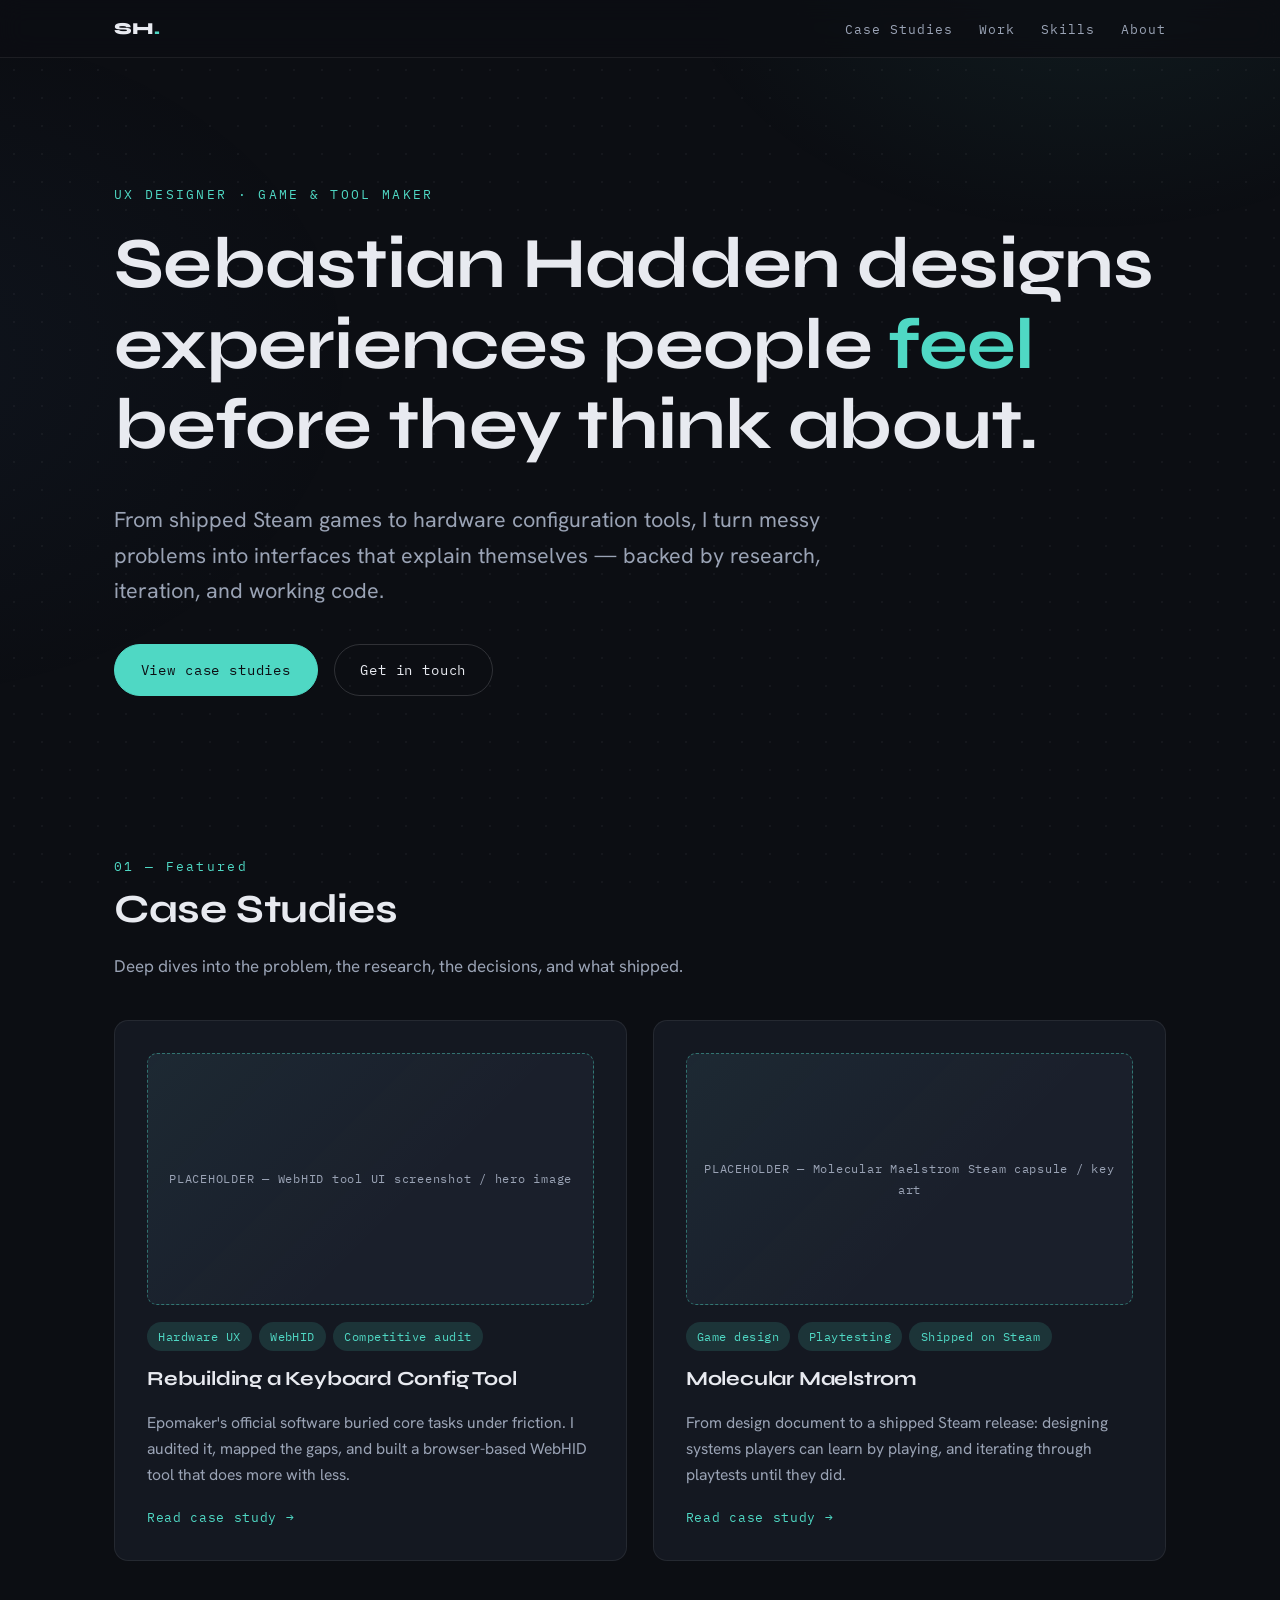
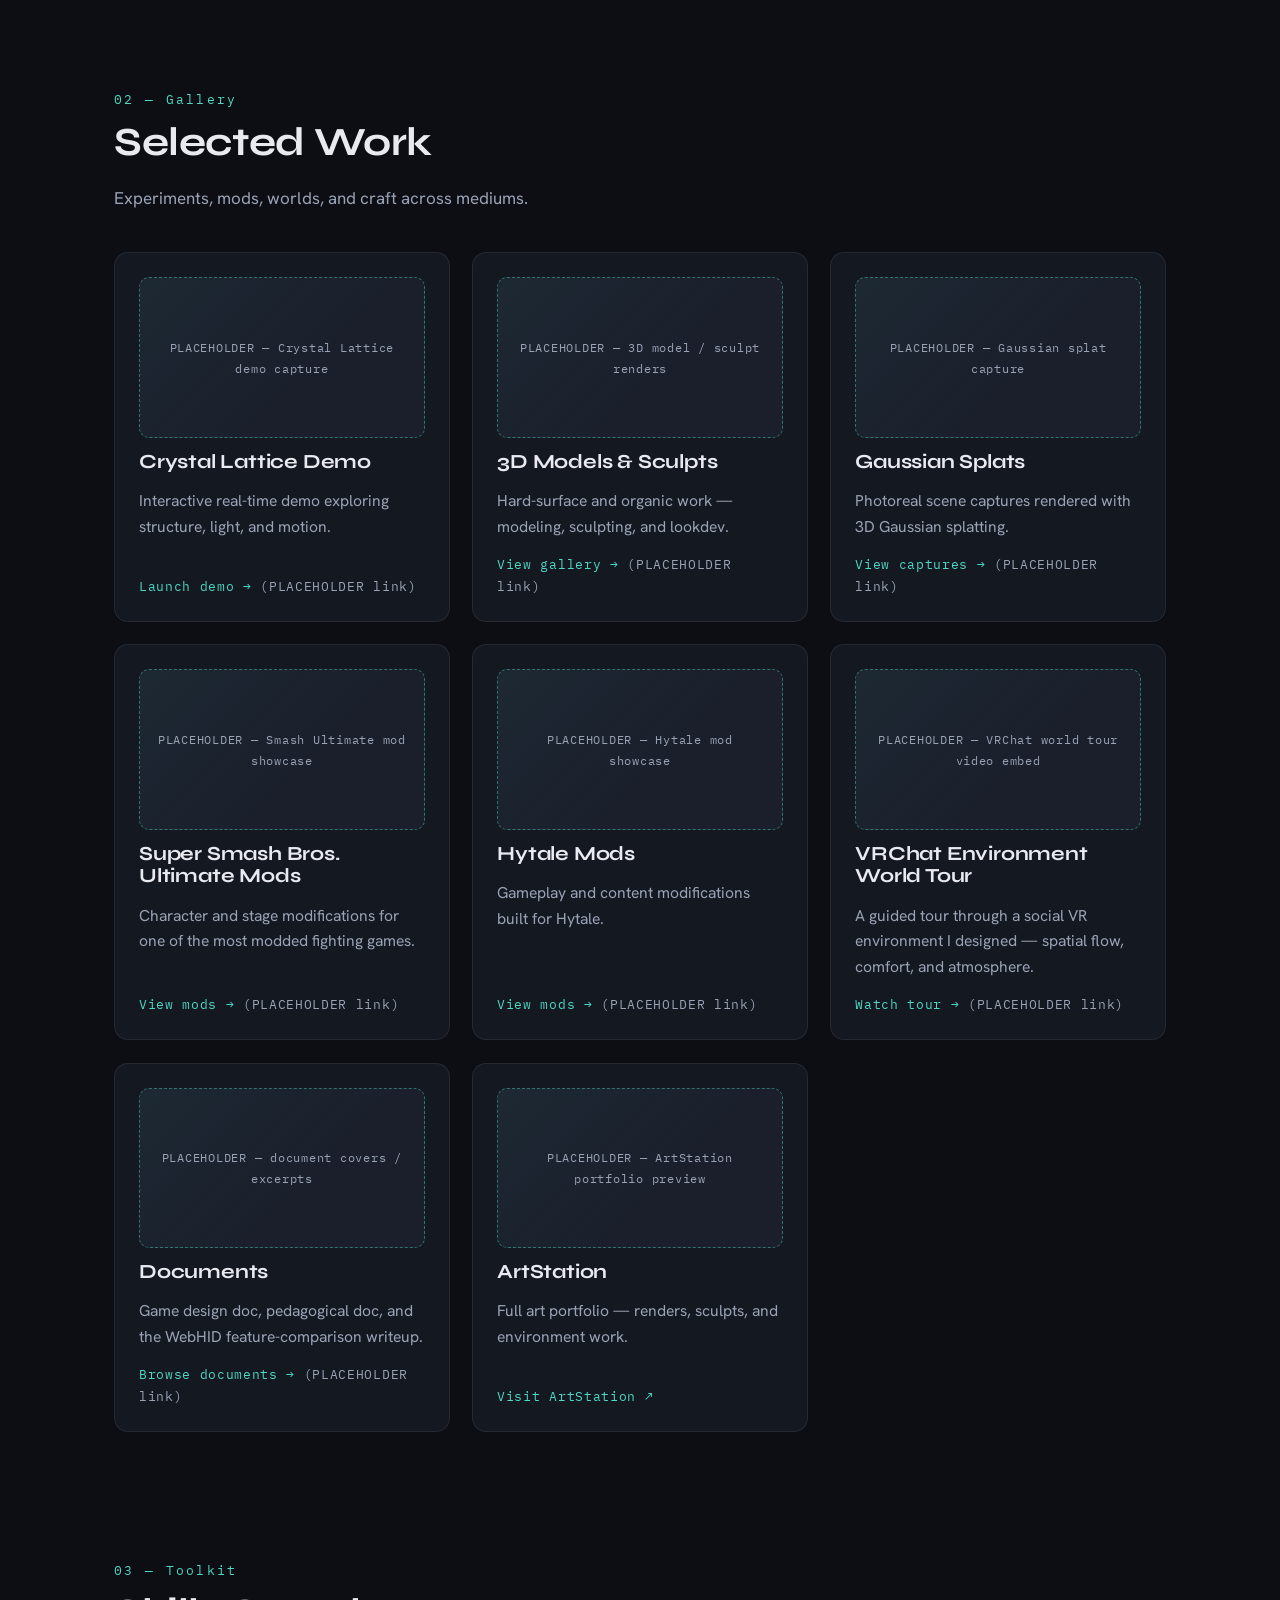
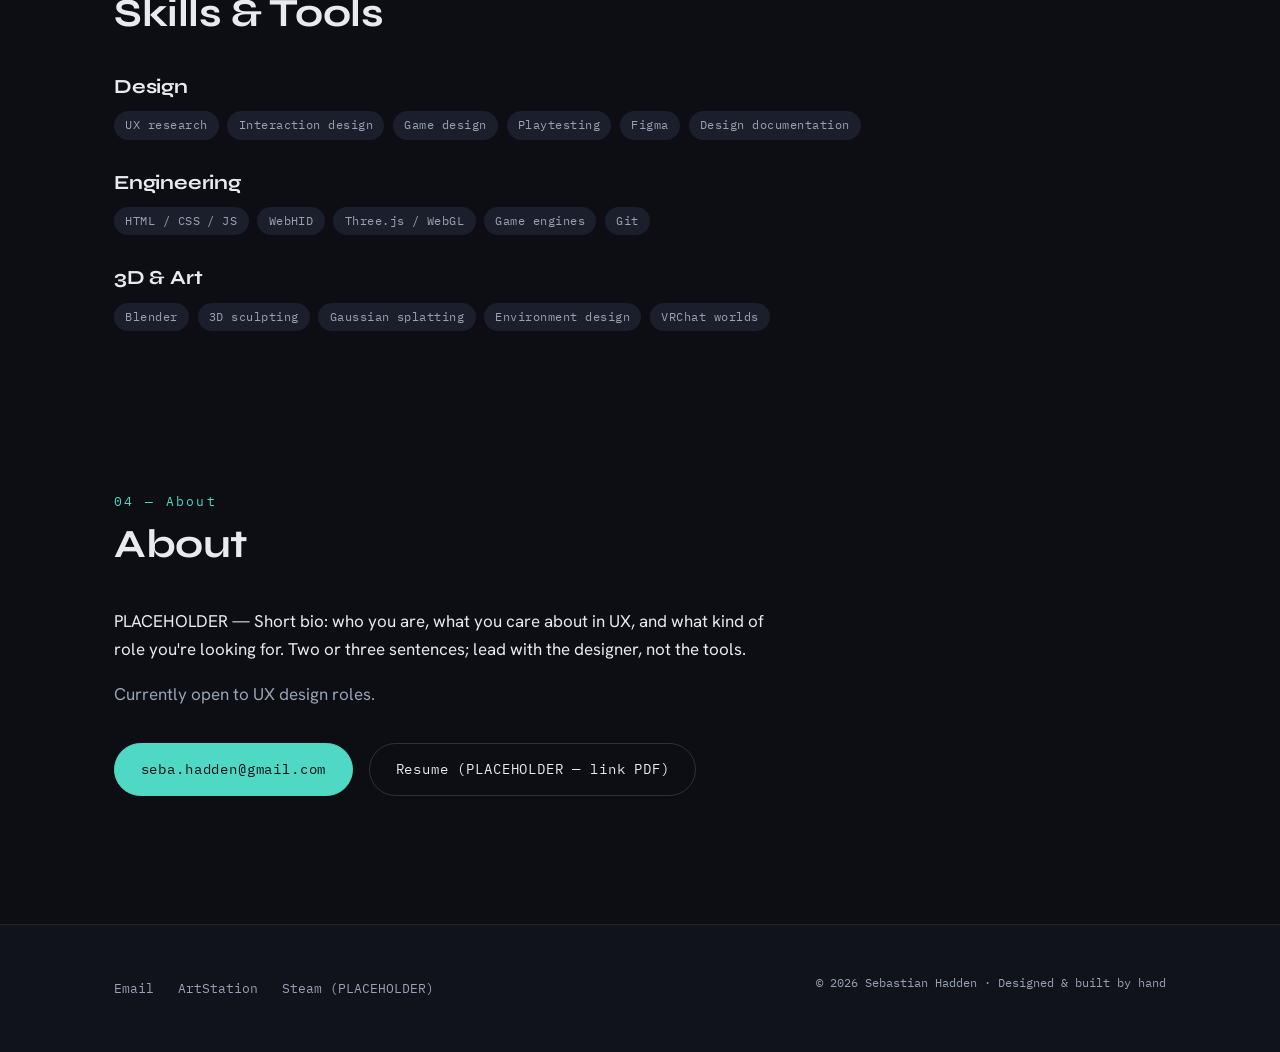
==== index.html @ 313b7f90 "feat: home page" ====
<!DOCTYPE html>
<html lang="en">
<head>
  <meta charset="UTF-8">
  <meta name="viewport" content="width=device-width, initial-scale=1.0">
  <title>Sebastian Hadden — UX Designer</title>
  <meta name="description" content="UX designer building games, tools, and 3D experiences. Case studies in interaction design, hardware UX, and shipped products.">
  <link rel="icon" href="data:image/svg+xml,<svg xmlns=%22http://www.w3.org/2000/svg%22 viewBox=%220 0 100 100%22><circle cx=%2250%22 cy=%2250%22 r=%2242%22 fill=%22%234fd8c4%22/></svg>">
  <link rel="preconnect" href="https://fonts.googleapis.com">
  <link rel="preconnect" href="https://fonts.gstatic.com" crossorigin>
  <link href="https://fonts.googleapis.com/css2?family=Syne:wght@700;800&family=Hanken+Grotesk:wght@400;500;600&family=IBM+Plex+Mono:wght@400;500&display=swap" rel="stylesheet">
  <link rel="stylesheet" href="./css/style.css">
</head>
<body>

<header class="site-header">
  <div class="inner">
    <a class="wordmark" href="./index.html">SH<span class="accent-text">.</span></a>
    <button class="nav-toggle" aria-expanded="false" aria-controls="site-nav">Menu</button>
    <nav class="nav" id="site-nav" aria-label="Main">
      <ul>
        <li><a href="#case-studies">Case Studies</a></li>
        <li><a href="#work">Work</a></li>
        <li><a href="#skills">Skills</a></li>
        <li><a href="#about">About</a></li>
      </ul>
    </nav>
  </div>
</header>

<main>

  <section class="hero" aria-labelledby="hero-title">
    <p class="kicker">UX Designer · Game &amp; Tool Maker</p>
    <h1 id="hero-title">Sebastian Hadden designs experiences people <span class="accent-text">feel</span> before they think about.</h1>
    <p class="tagline">From shipped Steam games to hardware configuration tools, I turn messy problems into interfaces that explain themselves — backed by research, iteration, and working code.</p>
    <div class="hero-actions">
      <a class="btn btn--solid" href="#case-studies">View case studies</a>
      <a class="btn btn--ghost" href="#about">Get in touch</a>
    </div>
  </section>

  <section class="section" id="case-studies" aria-labelledby="cs-title">
    <div class="section-head reveal reveal--left">
      <span class="section-index">01 — Featured</span>
      <h2 id="cs-title">Case Studies</h2>
      <p class="muted">Deep dives into the problem, the research, the decisions, and what shipped.</p>
    </div>
    <div class="feature-grid">
      <article class="card card--feature reveal reveal--left">
        <div class="placeholder-fig" role="img" aria-label="Placeholder for WebHID keyboard tool hero image">PLACEHOLDER — WebHID tool UI screenshot / hero image</div>
        <div class="card-tags">
          <span class="tag">Hardware UX</span>
          <span class="tag">WebHID</span>
          <span class="tag">Competitive audit</span>
        </div>
        <h3>Rebuilding a Keyboard Config Tool</h3>
        <p>Epomaker's official software buried core tasks under friction. I audited it, mapped the gaps, and built a browser-based WebHID tool that does more with less.</p>
        <a class="card-link" href="./case-studies/webhid-keyboard.html">Read case study →</a>
      </article>
      <article class="card card--feature reveal reveal--right">
        <div class="placeholder-fig" role="img" aria-label="Placeholder for Molecular Maelstrom hero image">PLACEHOLDER — Molecular Maelstrom Steam capsule / key art</div>
        <div class="card-tags">
          <span class="tag">Game design</span>
          <span class="tag">Playtesting</span>
          <span class="tag">Shipped on Steam</span>
        </div>
        <h3>Molecular Maelstrom</h3>
        <p>From design document to a shipped Steam release: designing systems players can learn by playing, and iterating through playtests until they did.</p>
        <a class="card-link" href="./case-studies/molecular-maelstrom.html">Read case study →</a>
      </article>
    </div>
  </section>

  <section class="section" id="work" aria-labelledby="work-title">
    <div class="section-head reveal reveal--right">
      <span class="section-index">02 — Gallery</span>
      <h2 id="work-title">Selected Work</h2>
      <p class="muted">Experiments, mods, worlds, and craft across mediums.</p>
    </div>
    <div class="card-grid">
      <article class="card reveal reveal--left">
        <div class="placeholder-fig" role="img" aria-label="Placeholder for Crystal Lattice demo">PLACEHOLDER — Crystal Lattice demo capture</div>
        <h3>Crystal Lattice Demo</h3>
        <p>Interactive real-time demo exploring structure, light, and motion.</p>
        <a class="card-link" href="#">Launch demo → <span class="muted">(PLACEHOLDER link)</span></a>
      </article>
      <article class="card reveal reveal--right">
        <div class="placeholder-fig" role="img" aria-label="Placeholder for 3D models and sculpts">PLACEHOLDER — 3D model / sculpt renders</div>
        <h3>3D Models &amp; Sculpts</h3>
        <p>Hard-surface and organic work — modeling, sculpting, and lookdev.</p>
        <a class="card-link" href="#">View gallery → <span class="muted">(PLACEHOLDER link)</span></a>
      </article>
      <article class="card reveal reveal--left">
        <div class="placeholder-fig" role="img" aria-label="Placeholder for Gaussian splats">PLACEHOLDER — Gaussian splat capture</div>
        <h3>Gaussian Splats</h3>
        <p>Photoreal scene captures rendered with 3D Gaussian splatting.</p>
        <a class="card-link" href="#">View captures → <span class="muted">(PLACEHOLDER link)</span></a>
      </article>
      <article class="card reveal reveal--right">
        <div class="placeholder-fig" role="img" aria-label="Placeholder for Smash Ultimate mods">PLACEHOLDER — Smash Ultimate mod showcase</div>
        <h3>Super Smash Bros. Ultimate Mods</h3>
        <p>Character and stage modifications for one of the most modded fighting games.</p>
        <a class="card-link" href="#">View mods → <span class="muted">(PLACEHOLDER link)</span></a>
      </article>
      <article class="card reveal reveal--left">
        <div class="placeholder-fig" role="img" aria-label="Placeholder for Hytale mods">PLACEHOLDER — Hytale mod showcase</div>
        <h3>Hytale Mods</h3>
        <p>Gameplay and content modifications built for Hytale.</p>
        <a class="card-link" href="#">View mods → <span class="muted">(PLACEHOLDER link)</span></a>
      </article>
      <article class="card reveal reveal--right">
        <div class="placeholder-fig" role="img" aria-label="Placeholder for VRChat world tour video">PLACEHOLDER — VRChat world tour video embed</div>
        <h3>VRChat Environment World Tour</h3>
        <p>A guided tour through a social VR environment I designed — spatial flow, comfort, and atmosphere.</p>
        <a class="card-link" href="#">Watch tour → <span class="muted">(PLACEHOLDER link)</span></a>
      </article>
      <article class="card reveal reveal--left">
        <div class="placeholder-fig" role="img" aria-label="Placeholder for design documents">PLACEHOLDER — document covers / excerpts</div>
        <h3>Documents</h3>
        <p>Game design doc, pedagogical doc, and the WebHID feature-comparison writeup.</p>
        <a class="card-link" href="#">Browse documents → <span class="muted">(PLACEHOLDER link)</span></a>
      </article>
      <article class="card reveal reveal--right">
        <div class="placeholder-fig" role="img" aria-label="Placeholder for ArtStation portfolio">PLACEHOLDER — ArtStation portfolio preview</div>
        <h3>ArtStation</h3>
        <p>Full art portfolio — renders, sculpts, and environment work.</p>
        <a class="card-link" href="https://www.artstation.com/PLACEHOLDER" rel="noopener" target="_blank">Visit ArtStation ↗</a>
      </article>
    </div>
  </section>

  <section class="section" id="skills" aria-labelledby="skills-title">
    <div class="section-head reveal reveal--left">
      <span class="section-index">03 — Toolkit</span>
      <h2 id="skills-title">Skills &amp; Tools</h2>
    </div>
    <div class="reveal reveal--right">
      <div class="tag-group">
        <h3>Design</h3>
        <div class="tags">
          <span class="tag--neutral tag">UX research</span>
          <span class="tag--neutral tag">Interaction design</span>
          <span class="tag--neutral tag">Game design</span>
          <span class="tag--neutral tag">Playtesting</span>
          <span class="tag--neutral tag">Figma</span>
          <span class="tag--neutral tag">Design documentation</span>
        </div>
      </div>
      <div class="tag-group">
        <h3>Engineering</h3>
        <div class="tags">
          <span class="tag--neutral tag">HTML / CSS / JS</span>
          <span class="tag--neutral tag">WebHID</span>
          <span class="tag--neutral tag">Three.js / WebGL</span>
          <span class="tag--neutral tag">Game engines</span>
          <span class="tag--neutral tag">Git</span>
        </div>
      </div>
      <div class="tag-group">
        <h3>3D &amp; Art</h3>
        <div class="tags">
          <span class="tag--neutral tag">Blender</span>
          <span class="tag--neutral tag">3D sculpting</span>
          <span class="tag--neutral tag">Gaussian splatting</span>
          <span class="tag--neutral tag">Environment design</span>
          <span class="tag--neutral tag">VRChat worlds</span>
        </div>
      </div>
    </div>
  </section>

  <section class="section" id="about" aria-labelledby="about-title">
    <div class="section-head reveal reveal--left">
      <span class="section-index">04 — About</span>
      <h2 id="about-title">About</h2>
    </div>
    <div class="prose reveal reveal--right">
      <p>PLACEHOLDER — Short bio: who you are, what you care about in UX, and what kind of role you're looking for. Two or three sentences; lead with the designer, not the tools.</p>
      <p class="muted">Currently open to UX design roles.</p>
      <div class="hero-actions">
        <a class="btn btn--solid" href="mailto:seba.hadden@gmail.com">seba.hadden@gmail.com</a>
        <a class="btn btn--ghost" href="#">Resume (PLACEHOLDER — link PDF)</a>
      </div>
    </div>
  </section>

</main>

<footer class="site-footer">
  <div class="inner">
    <div class="footer-links">
      <a href="mailto:seba.hadden@gmail.com">Email</a>
      <a href="https://www.artstation.com/PLACEHOLDER" rel="noopener" target="_blank">ArtStation</a>
      <a href="#">Steam (PLACEHOLDER)</a>
    </div>
    <p class="fine">© 2026 Sebastian Hadden · Designed &amp; built by hand</p>
  </div>
</footer>

<script src="./js/main.js"></script>
</body>
</html>
---- css/style.css ----
/* ---------------------------------------------------------------
   Sebastian Hadden — portfolio design system
   Dark, refined, single teal accent. Syne / Hanken Grotesk / Plex Mono.
   --------------------------------------------------------------- */

:root {
  --bg: #0c0e13;
  --surface: #141821;
  --surface-2: #1a1f2b;
  --text: #e8eaf0;
  --muted: #9aa3b5;
  --accent: #4fd8c4;
  --accent-dim: rgba(79, 216, 196, 0.14);
  --border: rgba(232, 234, 240, 0.08);
  --border-strong: rgba(232, 234, 240, 0.16);
  --font-display: "Syne", sans-serif;
  --font-body: "Hanken Grotesk", sans-serif;
  --font-mono: "IBM Plex Mono", monospace;
  --max: 1100px;
  --radius: 14px;
}

*, *::before, *::after { box-sizing: border-box; }

html { scroll-behavior: smooth; }

body {
  margin: 0;
  overflow-x: clip; /* .reveal--right offsets elements past the right edge pre-reveal */
  background: var(--bg);
  color: var(--text);
  font-family: var(--font-body);
  font-size: 1.0625rem;
  line-height: 1.65;
  -webkit-font-smoothing: antialiased;
}

/* Atmosphere: faint accent glows + dot lattice, fixed behind content */
body::before {
  content: "";
  position: fixed;
  inset: 0;
  z-index: -1;
  background:
    radial-gradient(600px 400px at 85% -5%, rgba(79, 216, 196, 0.07), transparent 70%),
    radial-gradient(700px 500px at -10% 40%, rgba(79, 140, 216, 0.05), transparent 70%),
    radial-gradient(rgba(232, 234, 240, 0.045) 1px, transparent 1px);
  background-size: auto, auto, 28px 28px;
}

img, svg { max-width: 100%; display: block; }

h1, h2, h3 {
  font-family: var(--font-display);
  font-weight: 700;
  line-height: 1.12;
  letter-spacing: -0.01em;
  margin: 0 0 0.5em;
}

h1 { font-size: clamp(2.6rem, 6.5vw, 4.5rem); }
h2 { font-size: clamp(1.7rem, 3.5vw, 2.5rem); }
h3 { font-size: 1.25rem; }

p { margin: 0 0 1em; }
a { color: var(--accent); text-decoration: none; }
a:hover { text-decoration: underline; text-underline-offset: 3px; }

:focus-visible {
  outline: 2px solid var(--accent);
  outline-offset: 3px;
  border-radius: 2px;
}

.kicker {
  font-family: var(--font-mono);
  font-size: 0.8rem;
  letter-spacing: 0.18em;
  text-transform: uppercase;
  color: var(--accent);
  margin-bottom: 1.2rem;
}

.muted { color: var(--muted); }

/* ---- Header / nav ---- */

.site-header {
  position: sticky;
  top: 0;
  z-index: 10;
  background: rgba(12, 14, 19, 0.78);
  backdrop-filter: blur(12px);
  -webkit-backdrop-filter: blur(12px);
  border-bottom: 1px solid var(--border);
}

.site-header .inner {
  max-width: var(--max);
  margin: 0 auto;
  padding: 0.9rem 1.5rem;
  display: flex;
  align-items: center;
  justify-content: space-between;
  gap: 1rem;
}

.wordmark {
  font-family: var(--font-display);
  font-weight: 800;
  font-size: 1.05rem;
  color: var(--text);
  letter-spacing: 0.02em;
}
.wordmark:hover { text-decoration: none; color: var(--accent); }

.nav ul {
  display: flex;
  gap: 1.6rem;
  list-style: none;
  margin: 0;
  padding: 0;
}

.nav a {
  font-family: var(--font-mono);
  font-size: 0.82rem;
  letter-spacing: 0.08em;
  color: var(--muted);
}
.nav a:hover { color: var(--accent); text-decoration: none; }

.nav-toggle {
  display: none;
  background: none;
  border: 1px solid var(--border-strong);
  border-radius: 8px;
  color: var(--text);
  font-family: var(--font-mono);
  font-size: 0.8rem;
  padding: 0.4rem 0.7rem;
  cursor: pointer;
}

@media (max-width: 680px) {
  .nav-toggle { display: block; }
  .nav {
    display: none;
    position: absolute;
    top: 100%;
    left: 0;
    right: 0;
    background: rgba(12, 14, 19, 0.97);
    border-bottom: 1px solid var(--border);
    padding: 1rem 1.5rem 1.4rem;
  }
  .nav.is-open { display: block; }
  .nav ul { flex-direction: column; gap: 1rem; }
}

/* ---- Layout ---- */

.section {
  max-width: var(--max);
  margin: 0 auto;
  padding: 6rem 1.5rem 2rem;
}

.section-head { margin-bottom: 2.5rem; }

.section-index {
  font-family: var(--font-mono);
  font-size: 0.8rem;
  color: var(--accent);
  letter-spacing: 0.18em;
  display: block;
  margin-bottom: 0.6rem;
}

/* ---- Hero ---- */

.hero {
  max-width: var(--max);
  margin: 0 auto;
  padding: clamp(5rem, 14vh, 9rem) 1.5rem 4rem;
}

.hero .tagline {
  font-size: clamp(1.1rem, 2vw, 1.35rem);
  color: var(--muted);
  max-width: 34em;
}

.hero-actions { display: flex; flex-wrap: wrap; gap: 1rem; margin-top: 2.2rem; }

.accent-text { color: var(--accent); }

/* ---- Buttons ---- */

.btn {
  display: inline-block;
  font-family: var(--font-mono);
  font-size: 0.88rem;
  letter-spacing: 0.06em;
  padding: 0.85rem 1.6rem;
  border-radius: 999px;
  border: 1px solid var(--accent);
  color: var(--accent);
  transition: background 0.25s ease, color 0.25s ease, transform 0.25s ease;
}
.btn:hover { background: var(--accent); color: var(--bg); text-decoration: none; transform: translateY(-2px); }

.btn--solid { background: var(--accent); color: var(--bg); }
.btn--solid:hover { background: transparent; color: var(--accent); }

.btn--ghost { border-color: var(--border-strong); color: var(--text); }
.btn--ghost:hover { background: var(--surface-2); color: var(--text); border-color: var(--accent); }

/* ---- Cards ---- */

.card-grid {
  display: grid;
  grid-template-columns: repeat(auto-fit, minmax(280px, 1fr));
  gap: 1.4rem;
}

.card {
  background: var(--surface);
  border: 1px solid var(--border);
  border-radius: var(--radius);
  padding: 1.5rem;
  display: flex;
  flex-direction: column;
  gap: 0.8rem;
  transition: transform 0.3s ease, border-color 0.3s ease, box-shadow 0.3s ease;
}

.card:hover {
  transform: translateY(-4px);
  border-color: rgba(79, 216, 196, 0.45);
  box-shadow: 0 14px 40px rgba(0, 0, 0, 0.45);
}

.card h3 { margin-bottom: 0.1em; }
.card p { color: var(--muted); font-size: 0.98rem; margin: 0; }

.card .card-link {
  margin-top: auto;
  font-family: var(--font-mono);
  font-size: 0.84rem;
  letter-spacing: 0.05em;
}

.card--feature { padding: 2rem; gap: 1.1rem; }
.card--feature .placeholder-fig { aspect-ratio: 16 / 9; }

.feature-grid {
  display: grid;
  grid-template-columns: repeat(auto-fit, minmax(min(420px, 100%), 1fr));
  gap: 1.6rem;
}

.card-tags { display: flex; flex-wrap: wrap; gap: 0.45rem; }

/* ---- Tags ---- */

.tag {
  font-family: var(--font-mono);
  font-size: 0.75rem;
  letter-spacing: 0.04em;
  color: var(--muted);
  background: var(--accent-dim);
  color: var(--accent);
  padding: 0.28rem 0.7rem;
  border-radius: 999px;
}

.tag--neutral { background: var(--surface-2); color: var(--muted); }

.tag-group { margin-bottom: 2rem; }
.tag-group h3 { margin-bottom: 0.8rem; }
.tag-group .tags { display: flex; flex-wrap: wrap; gap: 0.55rem; }

/* ---- Placeholder figures ---- */

.placeholder-fig {
  display: grid;
  place-items: center;
  aspect-ratio: 16 / 9;
  border: 1.5px dashed rgba(79, 216, 196, 0.45);
  border-radius: 10px;
  background:
    linear-gradient(135deg, rgba(79, 216, 196, 0.05), transparent 60%),
    var(--surface-2);
  color: var(--muted);
  font-family: var(--font-mono);
  font-size: 0.78rem;
  letter-spacing: 0.06em;
  text-align: center;
  padding: 1rem;
}

figure { margin: 2rem 0; }
figcaption {
  font-size: 0.88rem;
  color: var(--muted);
  margin-top: 0.6rem;
  font-family: var(--font-mono);
}

/* ---- Case study pages ---- */

.case-hero {
  max-width: var(--max);
  margin: 0 auto;
  padding: 4.5rem 1.5rem 1rem;
}

.case-hero .summary {
  font-size: clamp(1.05rem, 1.8vw, 1.3rem);
  color: var(--muted);
  max-width: 38em;
}

.back-link {
  font-family: var(--font-mono);
  font-size: 0.84rem;
  letter-spacing: 0.06em;
  display: inline-block;
  margin-bottom: 2.2rem;
  color: var(--muted);
}
.back-link:hover { color: var(--accent); }

.case-meta {
  display: grid;
  grid-template-columns: repeat(auto-fit, minmax(160px, 1fr));
  gap: 1.2rem;
  max-width: var(--max);
  margin: 2.5rem auto 0;
  padding: 1.6rem 1.5rem;
  border-top: 1px solid var(--border);
  border-bottom: 1px solid var(--border);
}

.case-meta dt {
  font-family: var(--font-mono);
  font-size: 0.72rem;
  letter-spacing: 0.16em;
  text-transform: uppercase;
  color: var(--accent);
  margin-bottom: 0.35rem;
}

.case-meta dd { margin: 0; color: var(--muted); font-size: 0.95rem; }

.case-body .section { padding-top: 4rem; }

.prose { max-width: 68ch; }
.prose ul { color: var(--muted); padding-left: 1.2em; }
.prose li { margin-bottom: 0.4em; }

/* ---- Comparison table ---- */

.table-wrap { overflow-x: auto; margin: 2rem 0; }

.comparison-table {
  width: 100%;
  border-collapse: collapse;
  font-size: 0.95rem;
  min-width: 560px;
}

.comparison-table th,
.comparison-table td {
  text-align: left;
  padding: 0.85rem 1rem;
  border-bottom: 1px solid var(--border);
}

.comparison-table thead th {
  font-family: var(--font-mono);
  font-size: 0.75rem;
  letter-spacing: 0.12em;
  text-transform: uppercase;
  color: var(--accent);
  border-bottom: 1px solid var(--border-strong);
}

.comparison-table td { color: var(--muted); }
.comparison-table td:first-child { color: var(--text); }

.yes { color: var(--accent); }
.no { color: #e07a7a; }

/* ---- Footer ---- */

.site-footer {
  margin-top: 6rem;
  border-top: 1px solid var(--border);
  background: rgba(20, 24, 33, 0.5);
}

.site-footer .inner {
  max-width: var(--max);
  margin: 0 auto;
  padding: 3rem 1.5rem;
  display: flex;
  flex-wrap: wrap;
  justify-content: space-between;
  align-items: center;
  gap: 1.5rem;
}

.footer-links { display: flex; flex-wrap: wrap; gap: 1.5rem; }
.footer-links a { font-family: var(--font-mono); font-size: 0.84rem; color: var(--muted); }
.footer-links a:hover { color: var(--accent); }

.site-footer .fine {
  font-family: var(--font-mono);
  font-size: 0.75rem;
  color: var(--muted);
}

/* ---- Scroll reveal ---- */

.reveal { opacity: 0; transition: opacity 0.7s ease-out, transform 0.7s ease-out; }
.reveal--left  { transform: translateX(-48px); }
.reveal--right { transform: translateX(48px); }
.reveal.is-visible { opacity: 1; transform: none; }

@media (prefers-reduced-motion: reduce) {
  html { scroll-behavior: auto; }
  .reveal, .reveal--left, .reveal--right { opacity: 1; transform: none; transition: none; }
  .btn, .card { transition: none; }
}
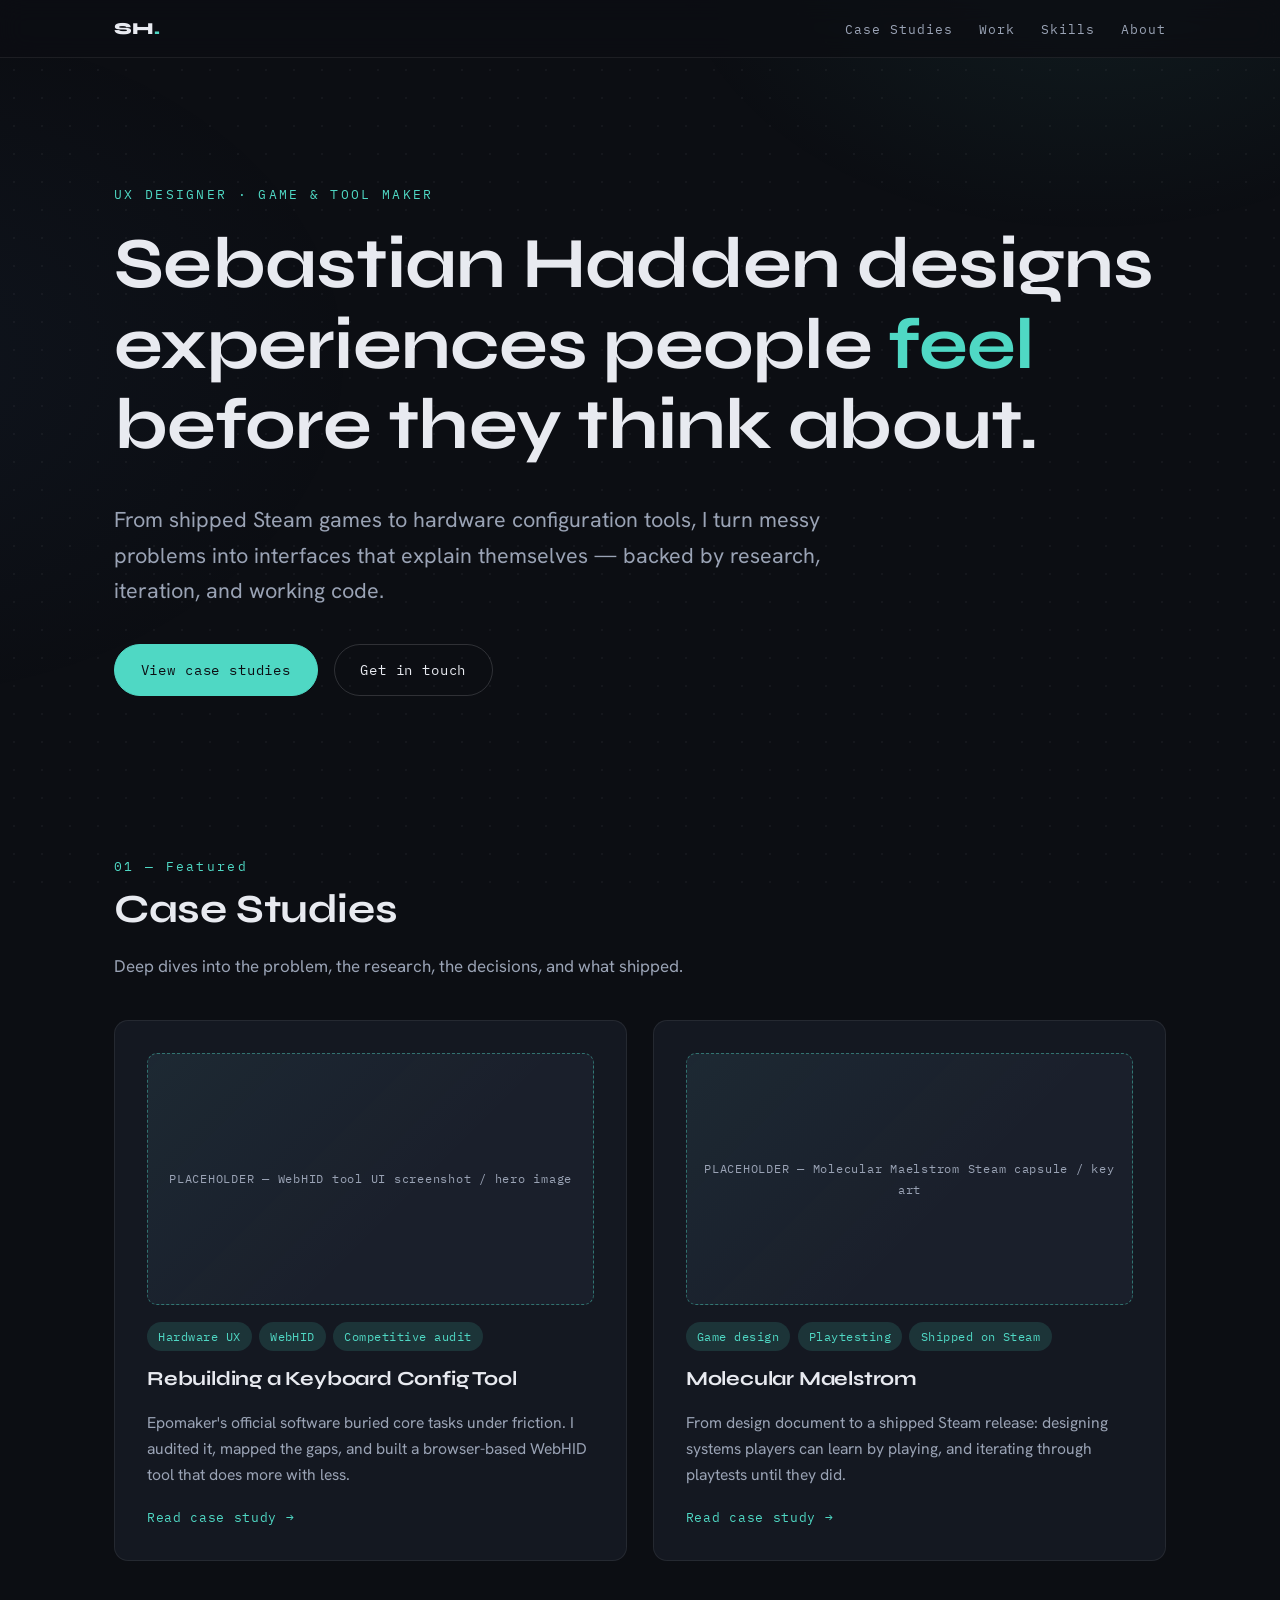
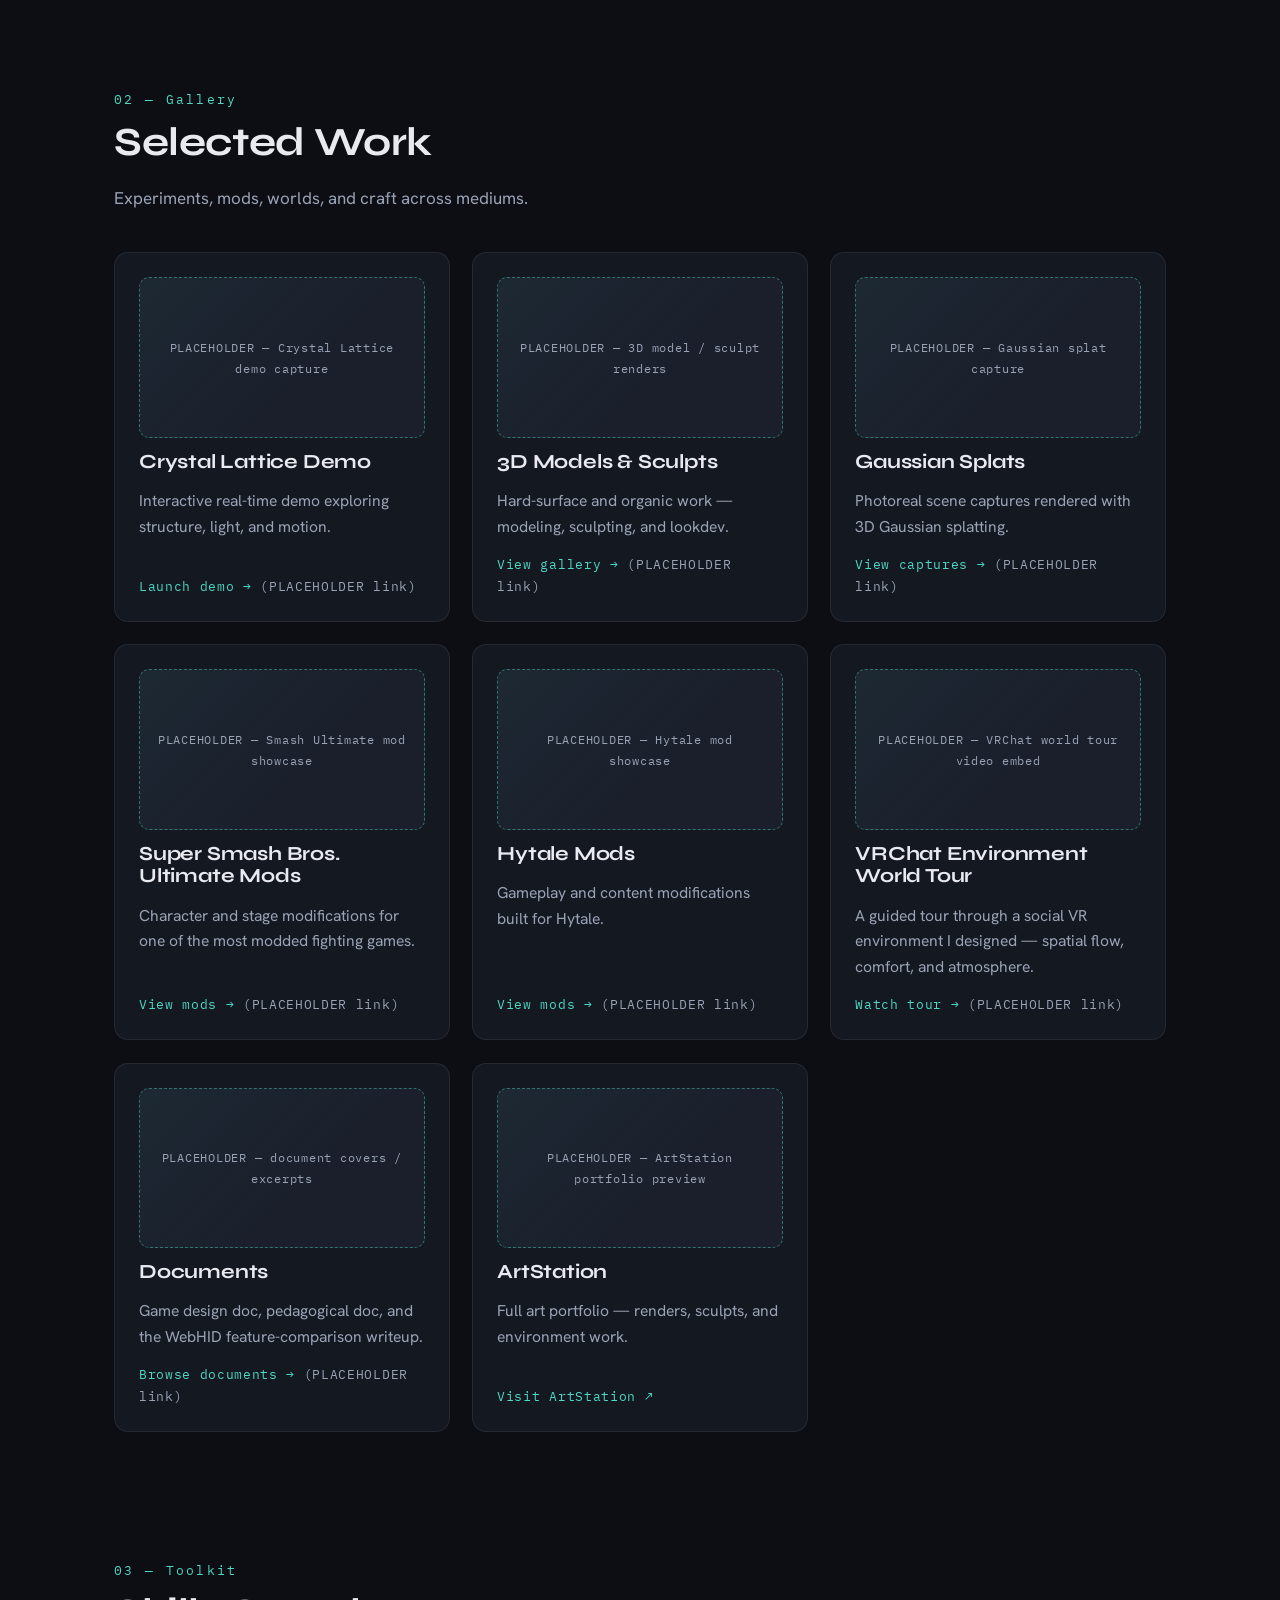
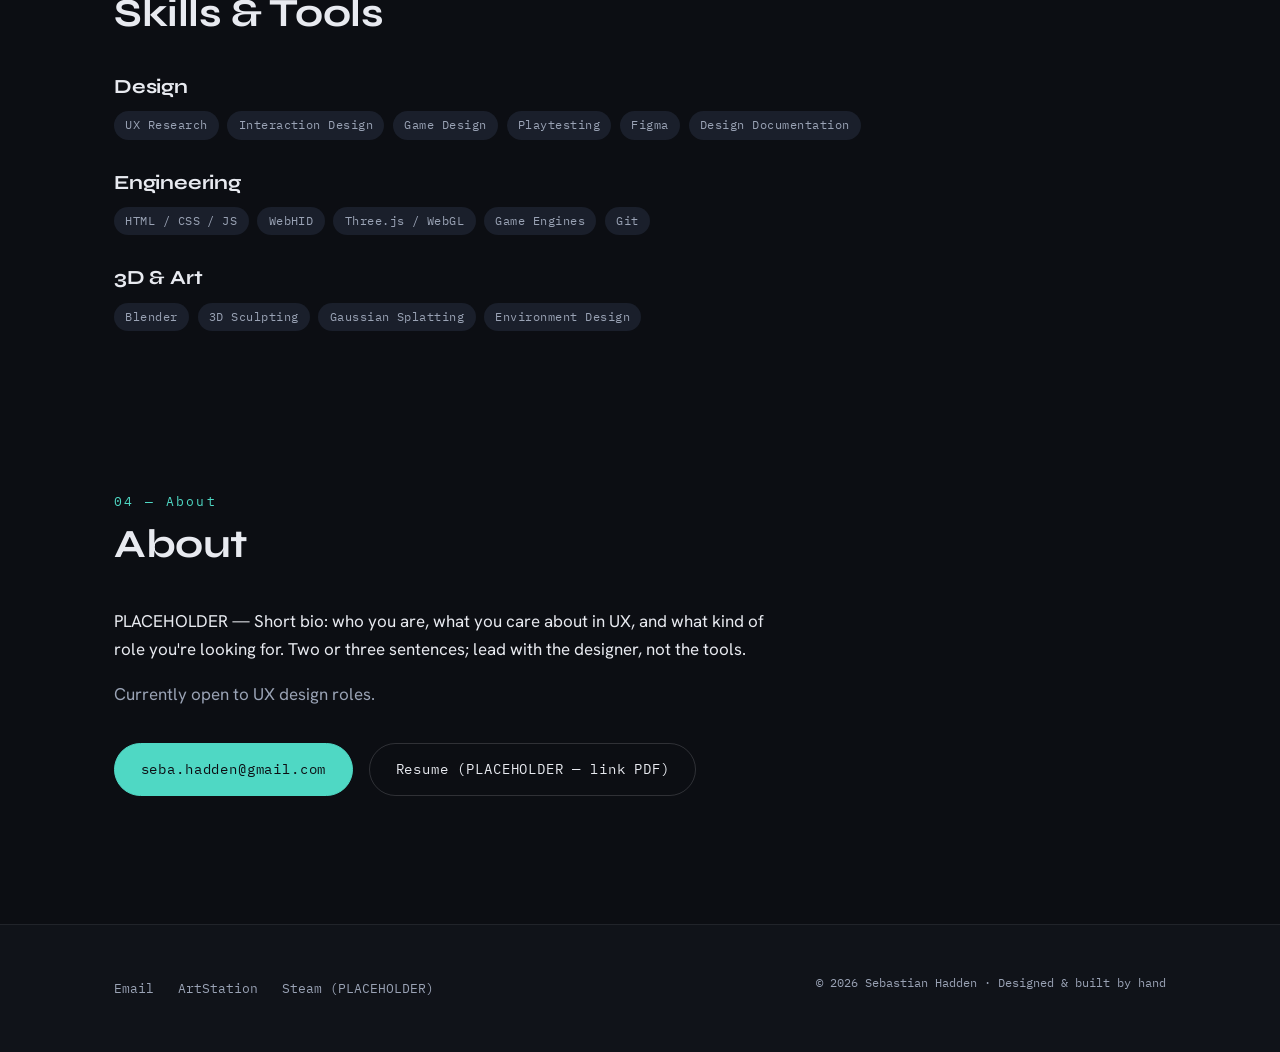
==== commit 2a8096df: "content: title-case skill labels, drop VRChat worlds" ====
--- a/index.html
+++ b/index.html
@@ -125,7 +125,7 @@
         <div class="placeholder-fig" role="img" aria-label="Placeholder for ArtStation portfolio">PLACEHOLDER — ArtStation portfolio preview</div>
         <h3>ArtStation</h3>
         <p>Full art portfolio — renders, sculpts, and environment work.</p>
-        <a class="card-link" href="https://www.artstation.com/PLACEHOLDER" rel="noopener" target="_blank">Visit ArtStation ↗</a>
+        <a class="card-link" href="https://beyondsmash.artstation.com/" rel="noopener" target="_blank">Visit ArtStation ↗</a>
       </article>
     </div>
   </section>
@@ -139,12 +139,12 @@
       <div class="tag-group">
         <h3>Design</h3>
         <div class="tags">
-          <span class="tag--neutral tag">UX research</span>
-          <span class="tag--neutral tag">Interaction design</span>
-          <span class="tag--neutral tag">Game design</span>
+          <span class="tag--neutral tag">UX Research</span>
+          <span class="tag--neutral tag">Interaction Design</span>
+          <span class="tag--neutral tag">Game Design</span>
           <span class="tag--neutral tag">Playtesting</span>
           <span class="tag--neutral tag">Figma</span>
-          <span class="tag--neutral tag">Design documentation</span>
+          <span class="tag--neutral tag">Design Documentation</span>
         </div>
       </div>
       <div class="tag-group">
@@ -153,7 +153,7 @@
           <span class="tag--neutral tag">HTML / CSS / JS</span>
           <span class="tag--neutral tag">WebHID</span>
           <span class="tag--neutral tag">Three.js / WebGL</span>
-          <span class="tag--neutral tag">Game engines</span>
+          <span class="tag--neutral tag">Game Engines</span>
           <span class="tag--neutral tag">Git</span>
         </div>
       </div>
@@ -161,10 +161,9 @@
         <h3>3D &amp; Art</h3>
         <div class="tags">
           <span class="tag--neutral tag">Blender</span>
-          <span class="tag--neutral tag">3D sculpting</span>
-          <span class="tag--neutral tag">Gaussian splatting</span>
-          <span class="tag--neutral tag">Environment design</span>
-          <span class="tag--neutral tag">VRChat worlds</span>
+          <span class="tag--neutral tag">3D Sculpting</span>
+          <span class="tag--neutral tag">Gaussian Splatting</span>
+          <span class="tag--neutral tag">Environment Design</span>
         </div>
       </div>
     </div>
@@ -191,7 +190,7 @@
   <div class="inner">
     <div class="footer-links">
       <a href="mailto:seba.hadden@gmail.com">Email</a>
-      <a href="https://www.artstation.com/PLACEHOLDER" rel="noopener" target="_blank">ArtStation</a>
+      <a href="https://beyondsmash.artstation.com/" rel="noopener" target="_blank">ArtStation</a>
       <a href="#">Steam (PLACEHOLDER)</a>
     </div>
     <p class="fine">© 2026 Sebastian Hadden · Designed &amp; built by hand</p>
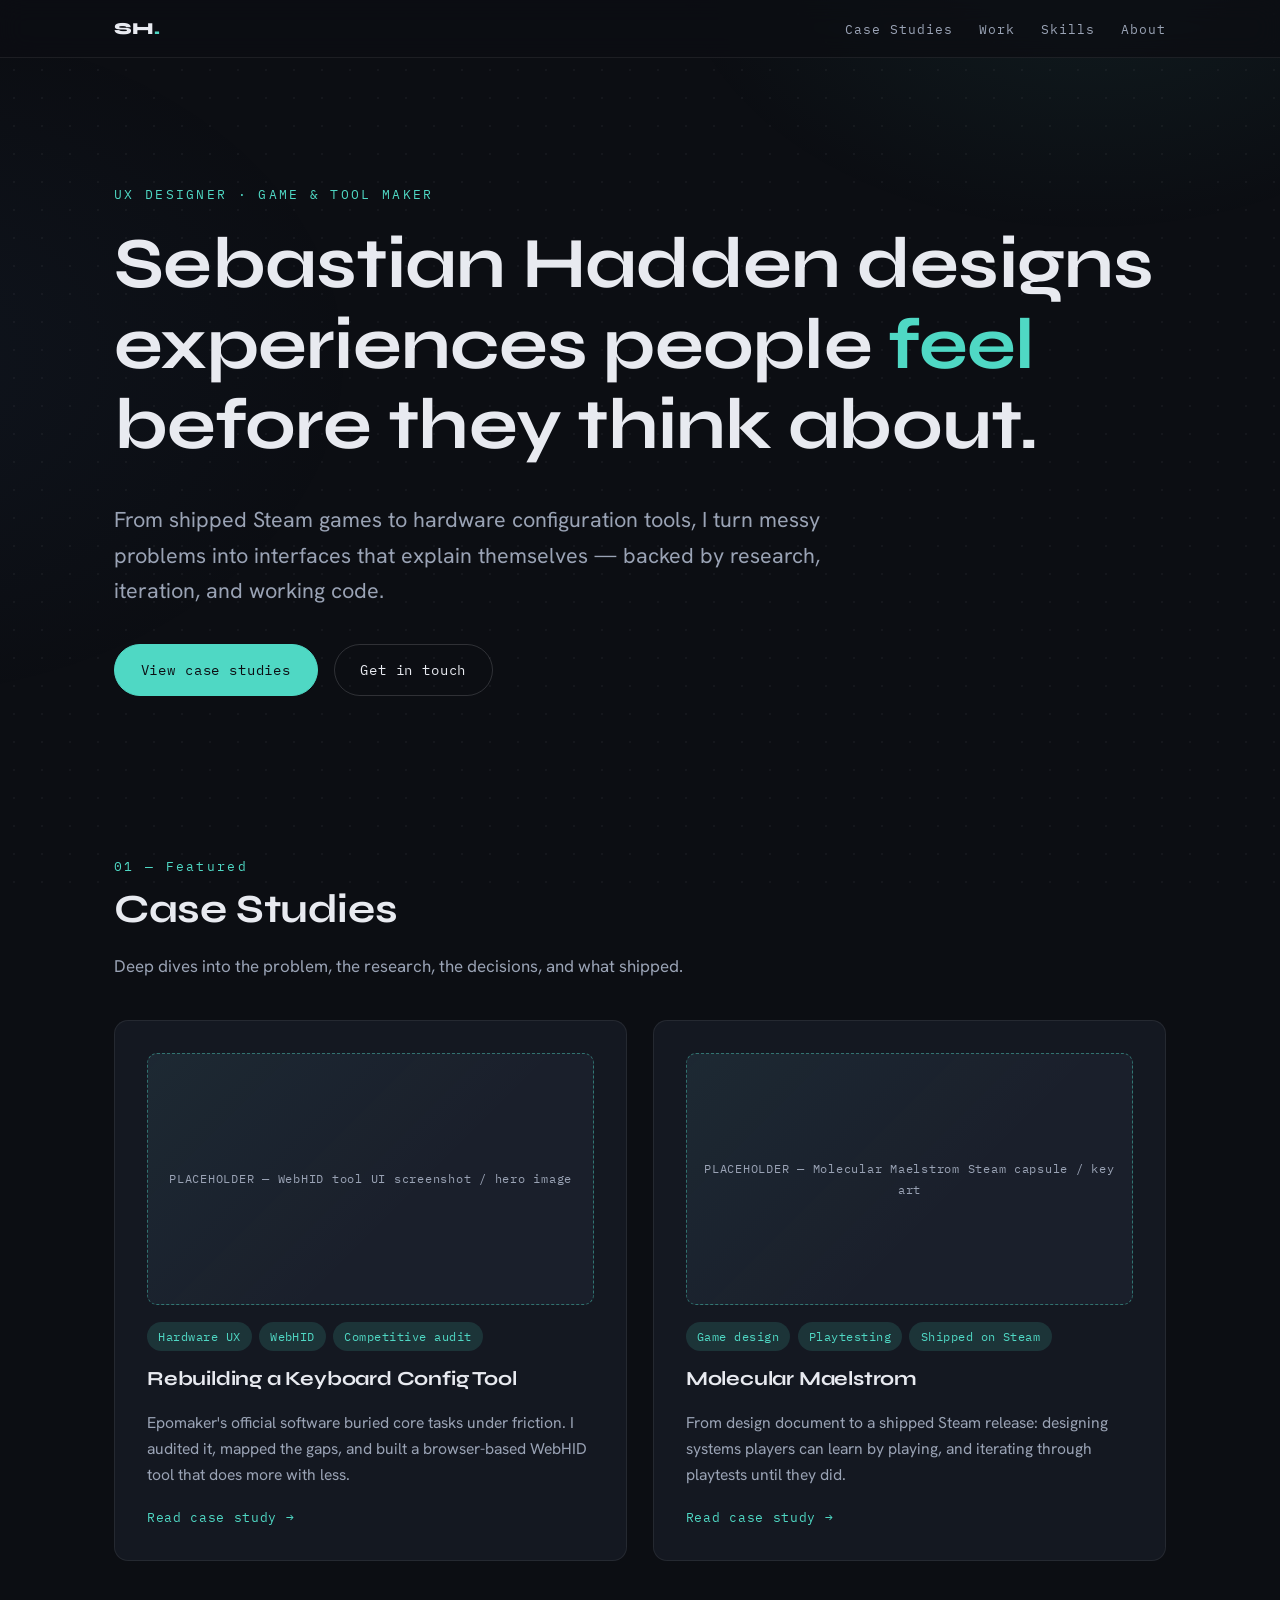
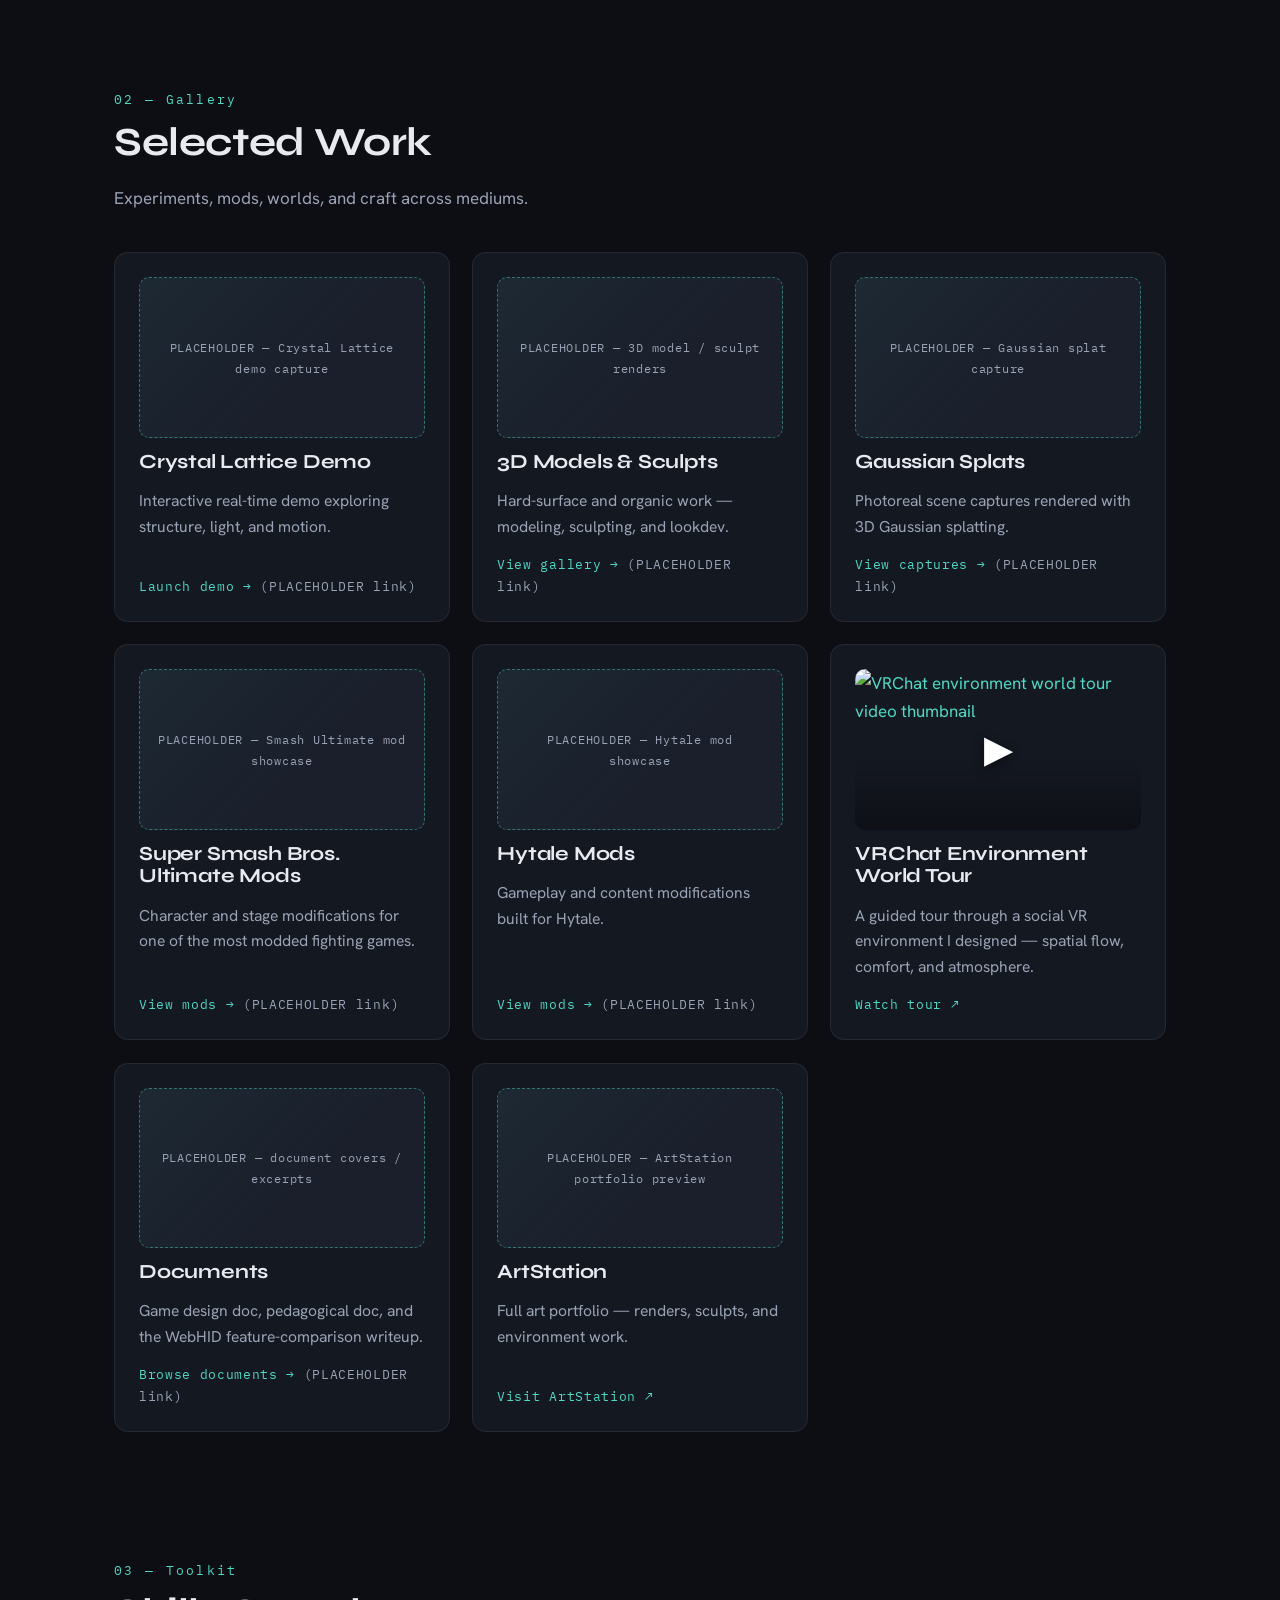
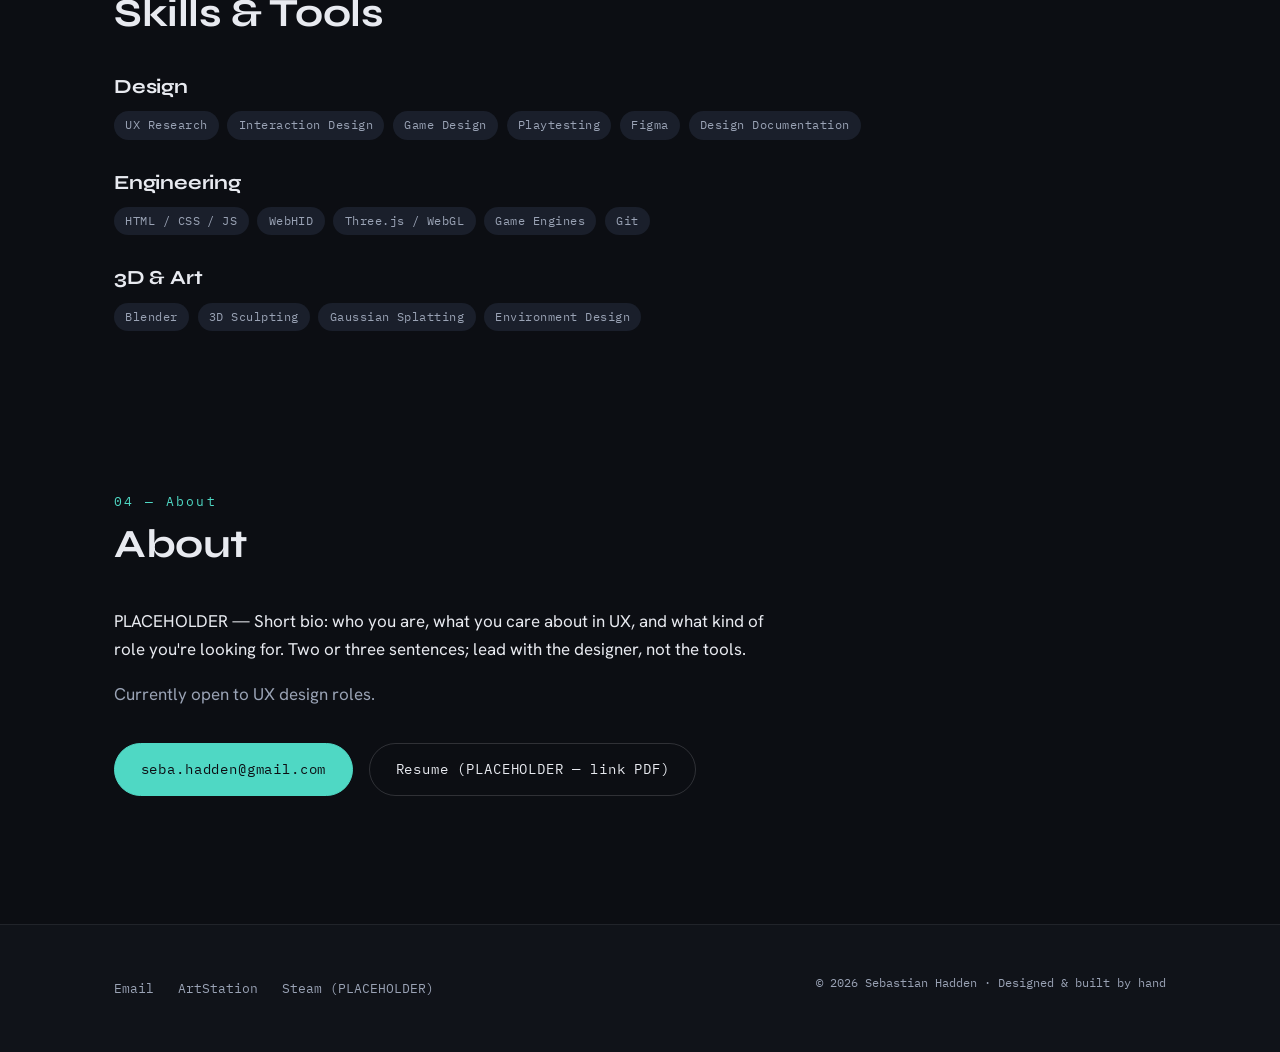
==== commit 893ba749: "content: VRChat world tour YouTube thumbnail + link" ====
--- a/index.html
+++ b/index.html
@@ -110,10 +110,13 @@
         <a class="card-link" href="#">View mods → <span class="muted">(PLACEHOLDER link)</span></a>
       </article>
       <article class="card reveal reveal--right">
-        <div class="placeholder-fig" role="img" aria-label="Placeholder for VRChat world tour video">PLACEHOLDER — VRChat world tour video embed</div>
+        <a class="media-link" href="https://youtu.be/YLifhrHujyg" rel="noopener" target="_blank" aria-label="Watch the VRChat world tour on YouTube">
+          <img src="https://img.youtube.com/vi/YLifhrHujyg/hqdefault.jpg" alt="VRChat environment world tour video thumbnail" loading="lazy">
+          <span class="play" aria-hidden="true">▶</span>
+        </a>
         <h3>VRChat Environment World Tour</h3>
         <p>A guided tour through a social VR environment I designed — spatial flow, comfort, and atmosphere.</p>
-        <a class="card-link" href="#">Watch tour → <span class="muted">(PLACEHOLDER link)</span></a>
+        <a class="card-link" href="https://youtu.be/YLifhrHujyg" rel="noopener" target="_blank">Watch tour ↗</a>
       </article>
       <article class="card reveal reveal--left">
         <div class="placeholder-fig" role="img" aria-label="Placeholder for design documents">PLACEHOLDER — document covers / excerpts</div>
--- a/css/style.css
+++ b/css/style.css
@@ -300,6 +300,17 @@
   padding: 1rem;
 }
 
+/* Real media thumbnail — same footprint as .placeholder-fig */
+.media-link { display: block; border-radius: 10px; overflow: hidden; position: relative; }
+.media-link img { aspect-ratio: 16 / 9; object-fit: cover; width: 100%; transition: transform 0.4s ease; }
+.media-link:hover img { transform: scale(1.04); }
+.media-link .play {
+  position: absolute; inset: 0; display: grid; place-items: center;
+  color: #fff; font-size: 2.4rem; text-shadow: 0 2px 10px rgba(0,0,0,0.6);
+  background: linear-gradient(transparent 55%, rgba(0,0,0,0.35));
+  pointer-events: none;
+}
+
 figure { margin: 2rem 0; }
 figcaption {
   font-size: 0.88rem;
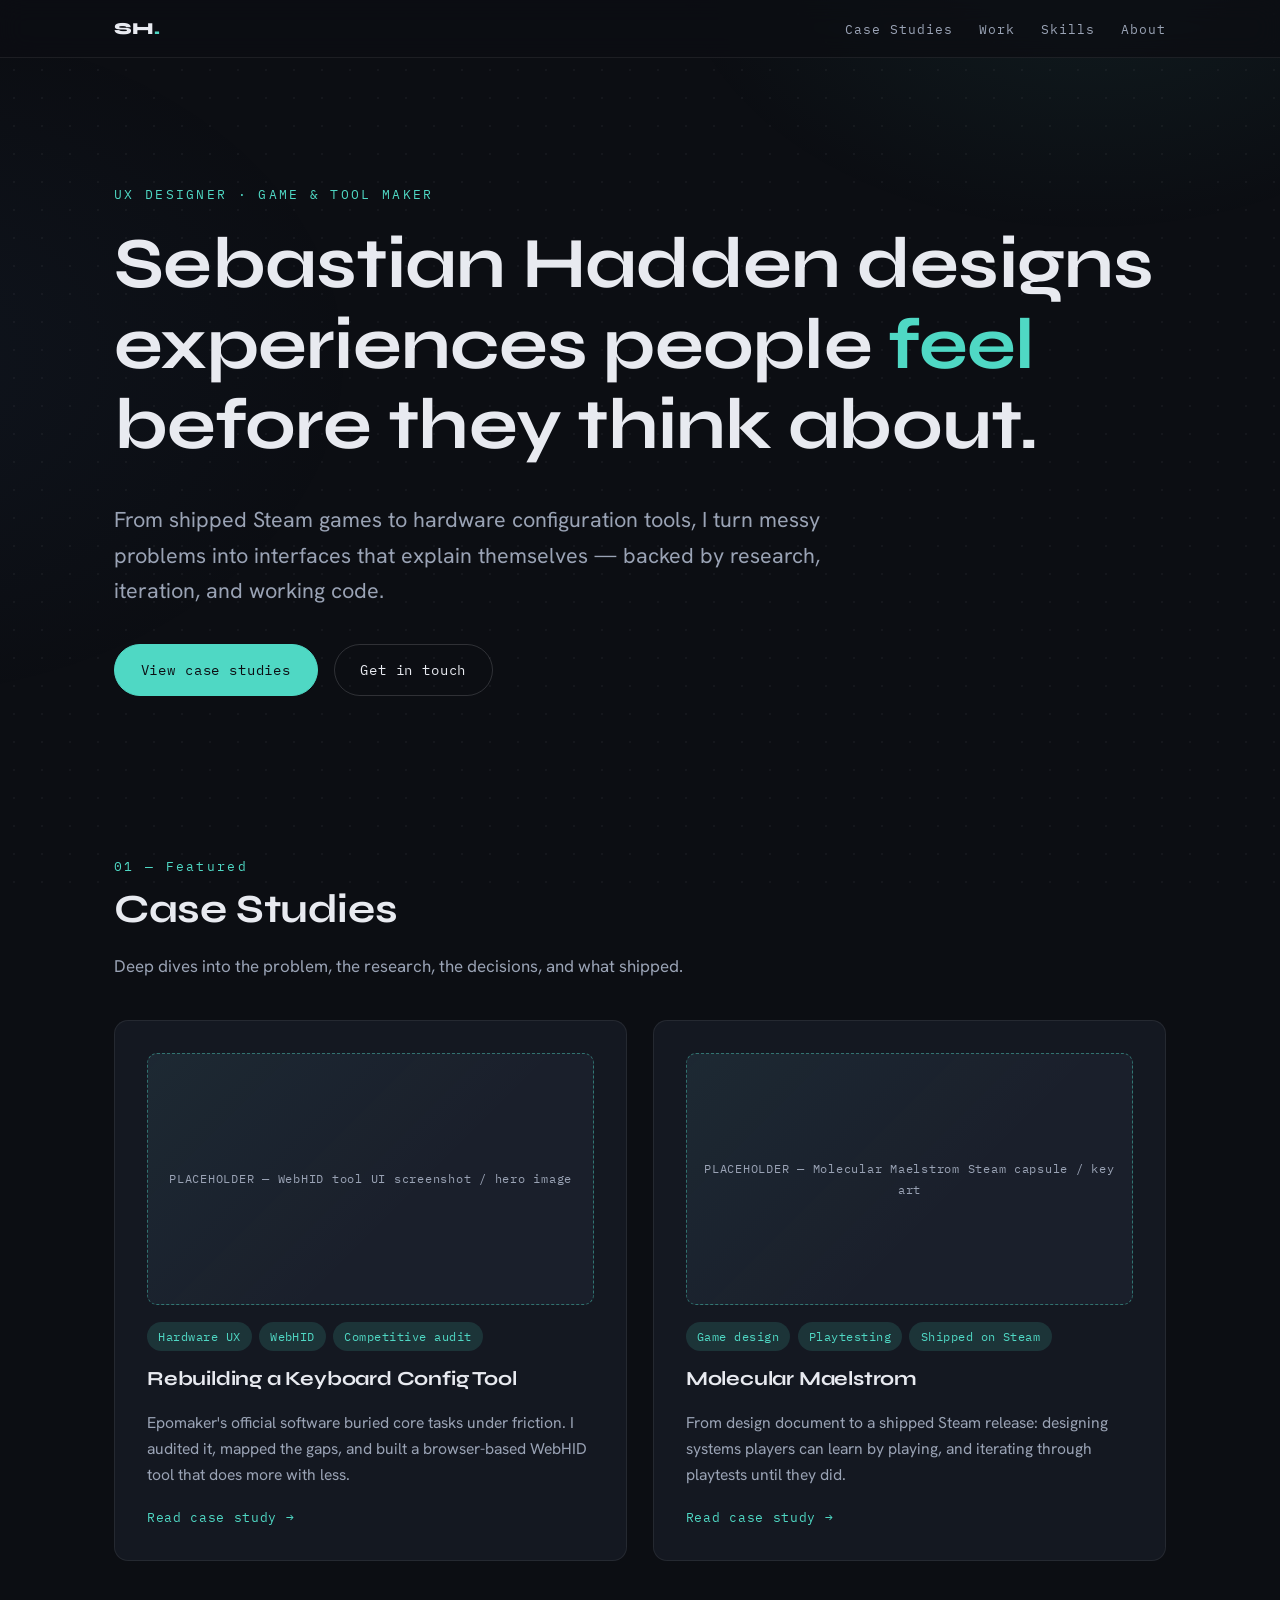
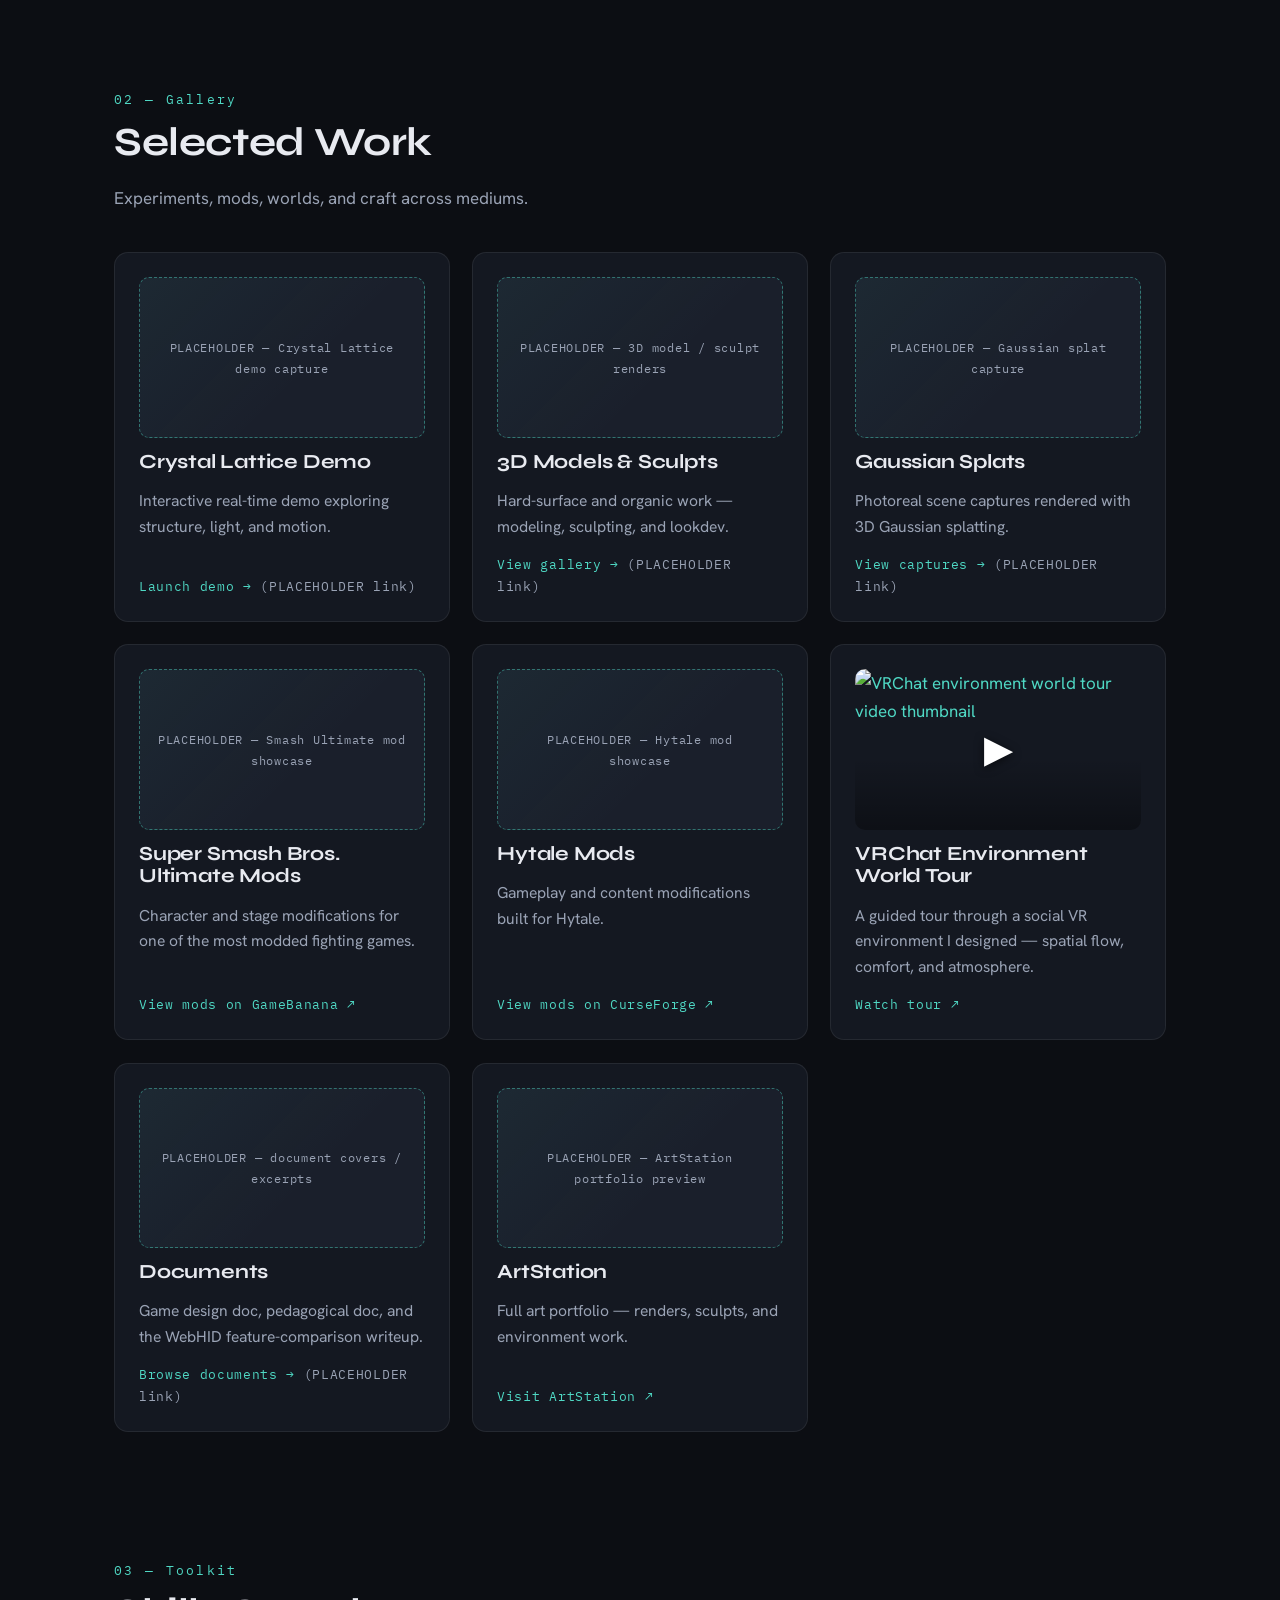
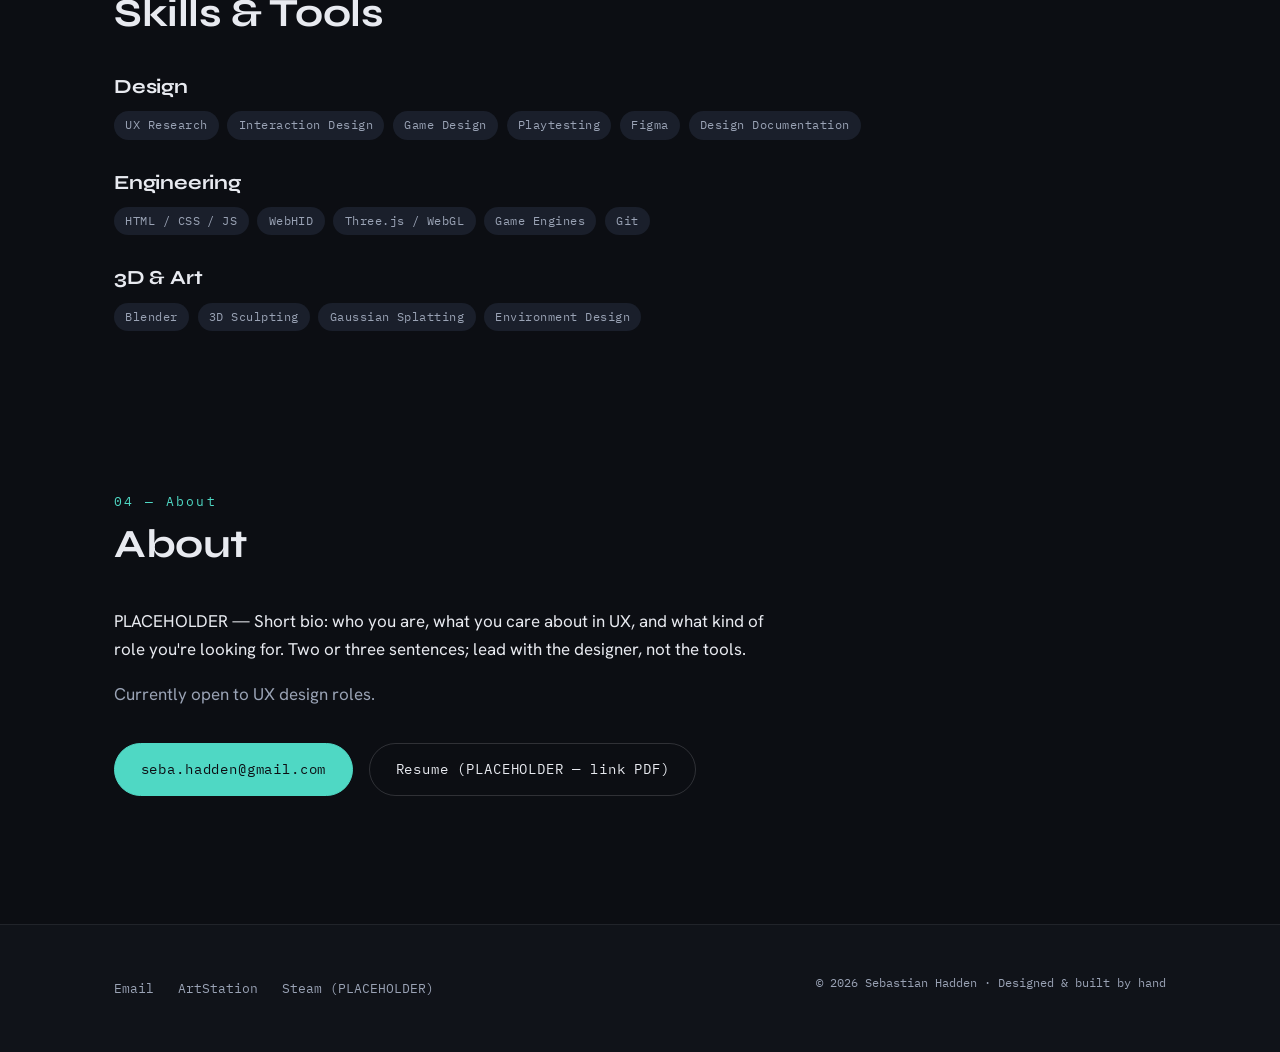
==== commit 0771ea67: "content: SSBU (GameBanana) and Hytale (CurseForge) mod links" ====
--- a/index.html
+++ b/index.html
@@ -101,13 +101,13 @@
         <div class="placeholder-fig" role="img" aria-label="Placeholder for Smash Ultimate mods">PLACEHOLDER — Smash Ultimate mod showcase</div>
         <h3>Super Smash Bros. Ultimate Mods</h3>
         <p>Character and stage modifications for one of the most modded fighting games.</p>
-        <a class="card-link" href="#">View mods → <span class="muted">(PLACEHOLDER link)</span></a>
+        <a class="card-link" href="https://gamebanana.com/members/submissions/mods/1510661?_sSort=Generic_MostLiked" rel="noopener" target="_blank">View mods on GameBanana ↗</a>
       </article>
       <article class="card reveal reveal--left">
         <div class="placeholder-fig" role="img" aria-label="Placeholder for Hytale mods">PLACEHOLDER — Hytale mod showcase</div>
         <h3>Hytale Mods</h3>
         <p>Gameplay and content modifications built for Hytale.</p>
-        <a class="card-link" href="#">View mods → <span class="muted">(PLACEHOLDER link)</span></a>
+        <a class="card-link" href="https://www.curseforge.com/members/beyondsmash/projects" rel="noopener" target="_blank">View mods on CurseForge ↗</a>
       </article>
       <article class="card reveal reveal--right">
         <a class="media-link" href="https://youtu.be/YLifhrHujyg" rel="noopener" target="_blank" aria-label="Watch the VRChat world tour on YouTube">
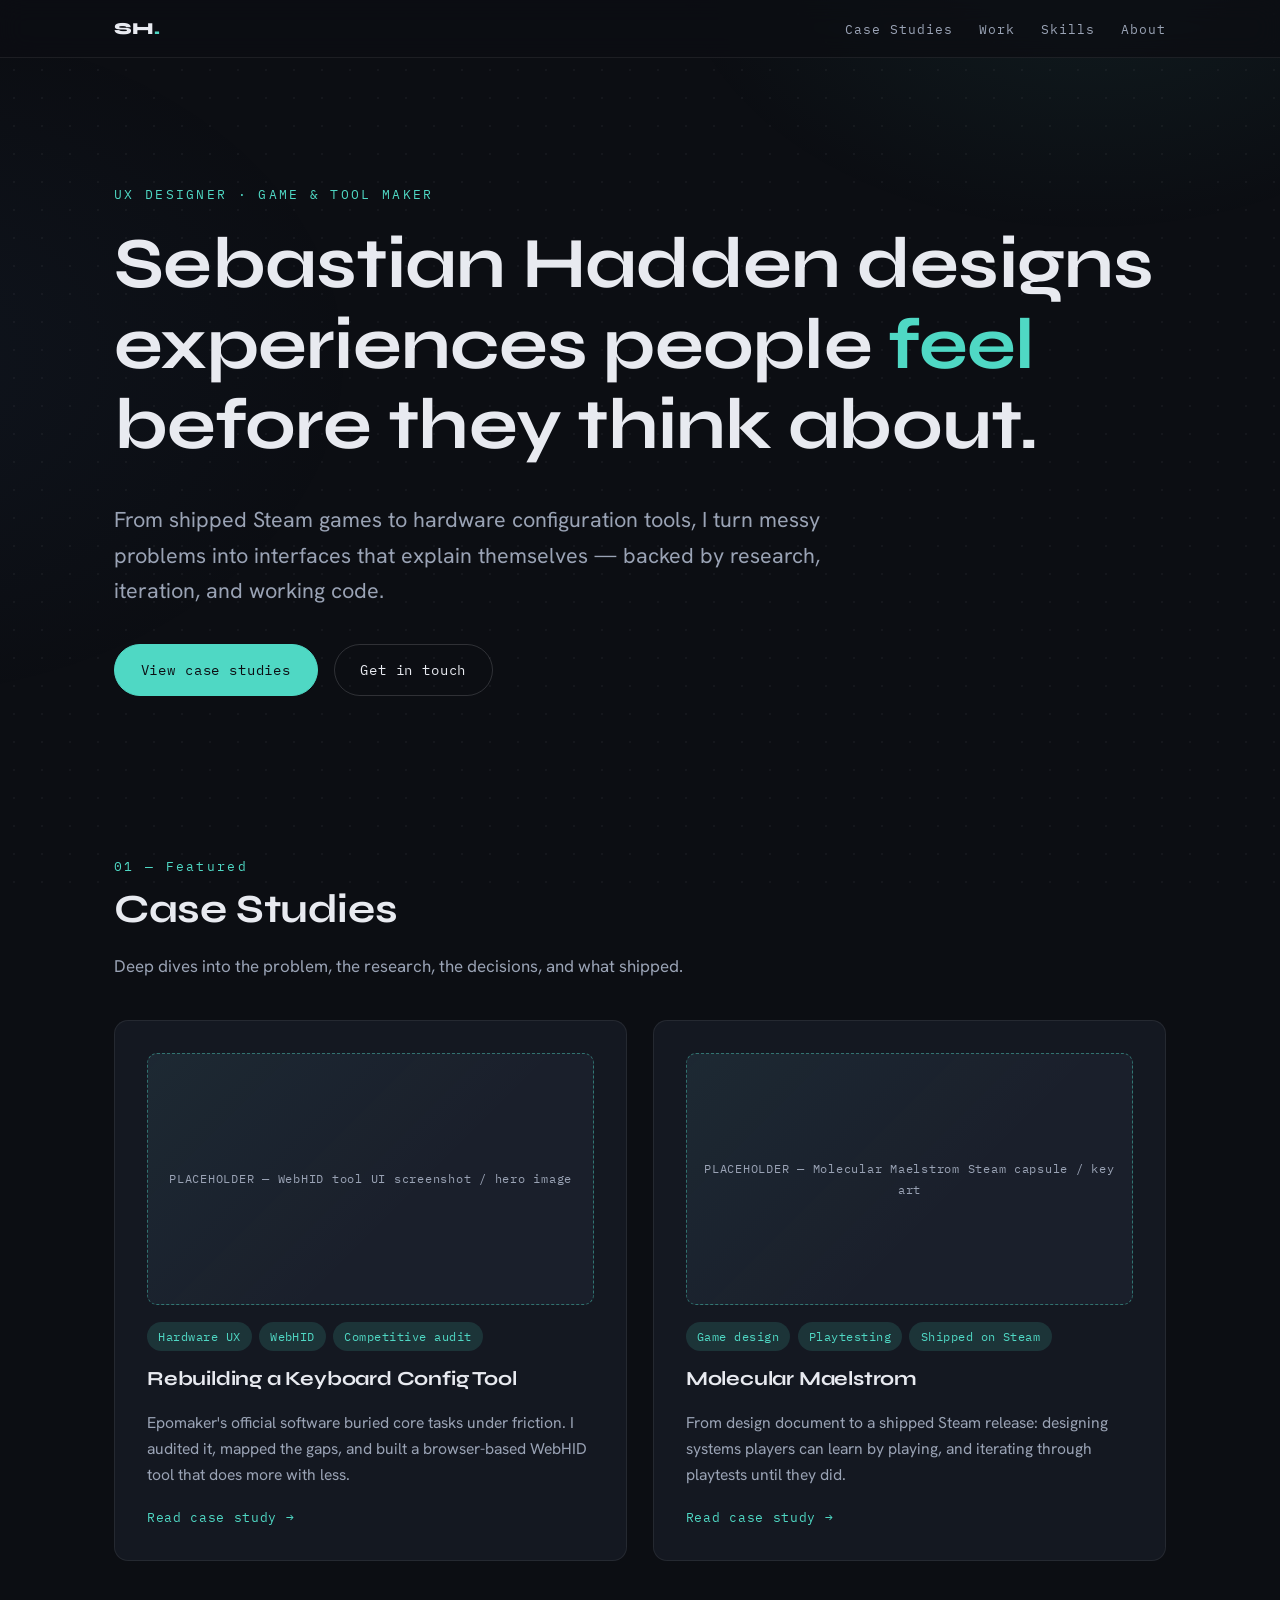
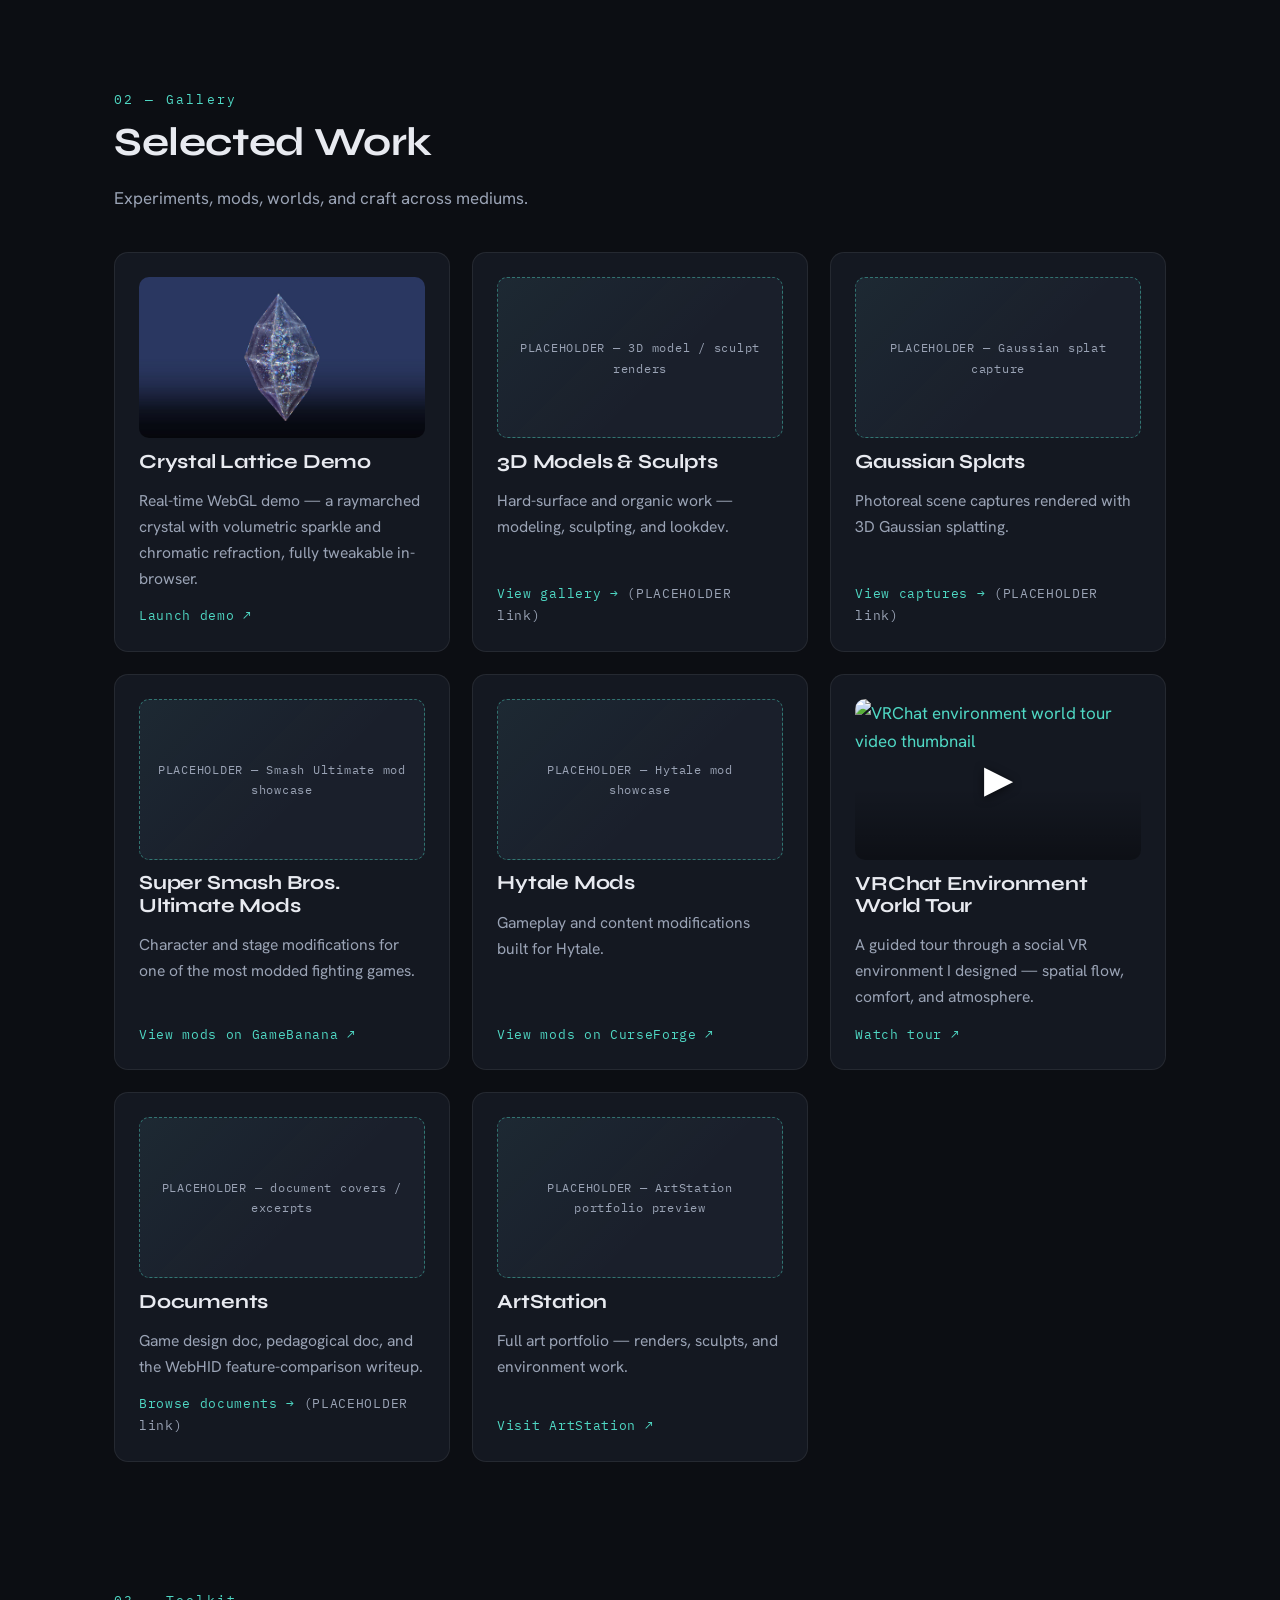
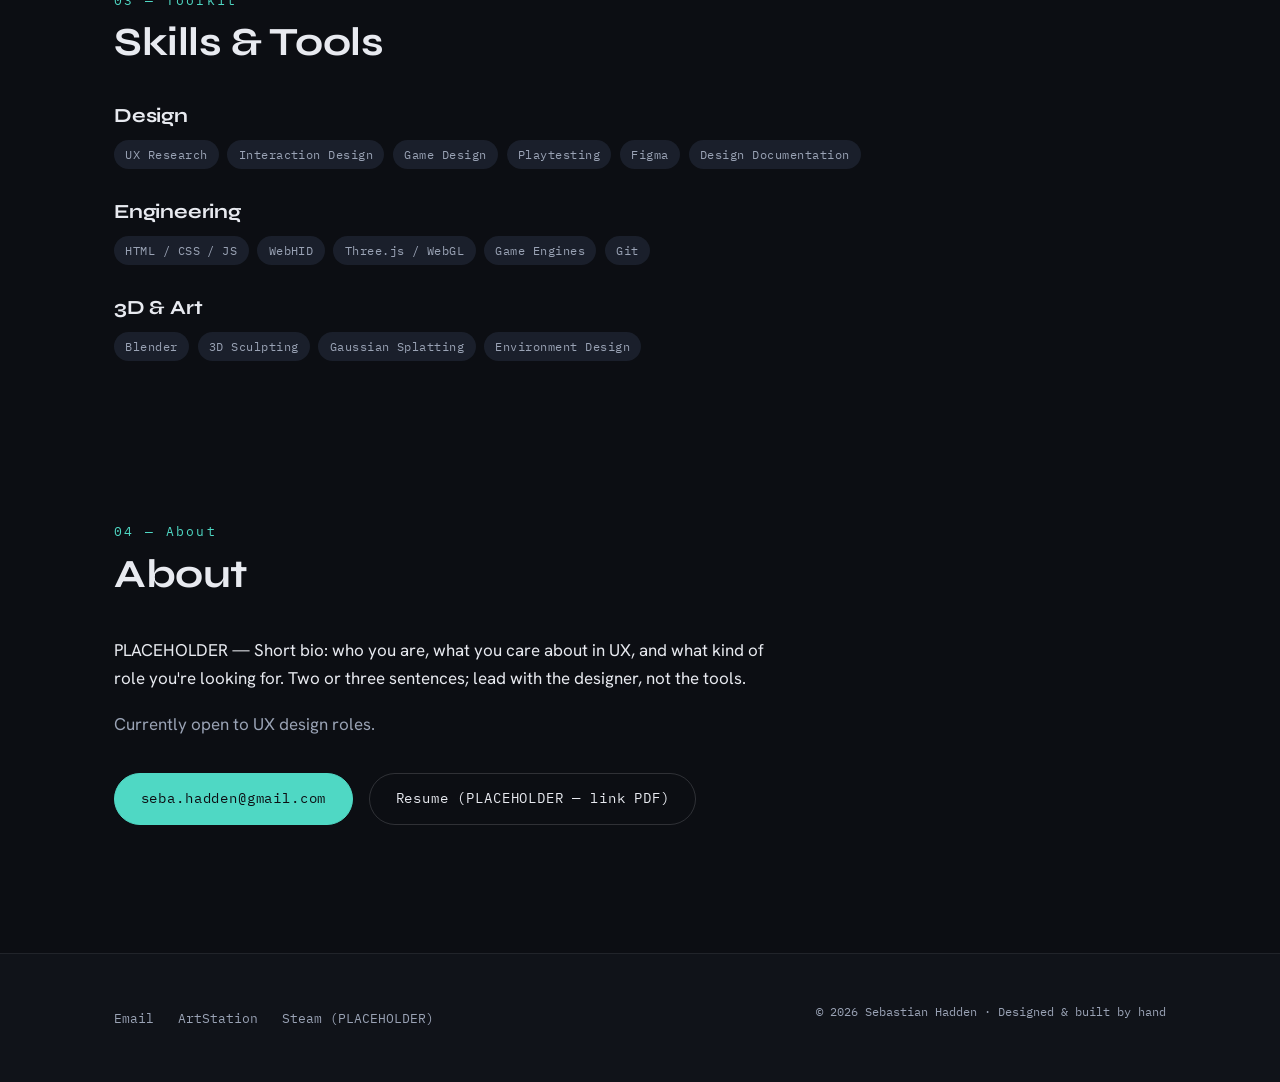
==== commit e803574f: "content: Crystal Lattice demo thumbnail + live link" ====
--- a/index.html
+++ b/index.html
@@ -80,10 +80,12 @@
     </div>
     <div class="card-grid">
       <article class="card reveal reveal--left">
-        <div class="placeholder-fig" role="img" aria-label="Placeholder for Crystal Lattice demo">PLACEHOLDER — Crystal Lattice demo capture</div>
+        <a class="media-link" href="https://beyondsmash.github.io/crystal-lattice/" rel="noopener" target="_blank" aria-label="Launch the Crystal Lattice demo">
+          <img src="./assets/crystal-lattice.jpeg" alt="Crystal Lattice demo — a faceted crystal with chromatic refraction" loading="lazy">
+        </a>
         <h3>Crystal Lattice Demo</h3>
-        <p>Interactive real-time demo exploring structure, light, and motion.</p>
-        <a class="card-link" href="#">Launch demo → <span class="muted">(PLACEHOLDER link)</span></a>
+        <p>Real-time WebGL demo — a raymarched crystal with volumetric sparkle and chromatic refraction, fully tweakable in-browser.</p>
+        <a class="card-link" href="https://beyondsmash.github.io/crystal-lattice/" rel="noopener" target="_blank">Launch demo ↗</a>
       </article>
       <article class="card reveal reveal--right">
         <div class="placeholder-fig" role="img" aria-label="Placeholder for 3D models and sculpts">PLACEHOLDER — 3D model / sculpt renders</div>
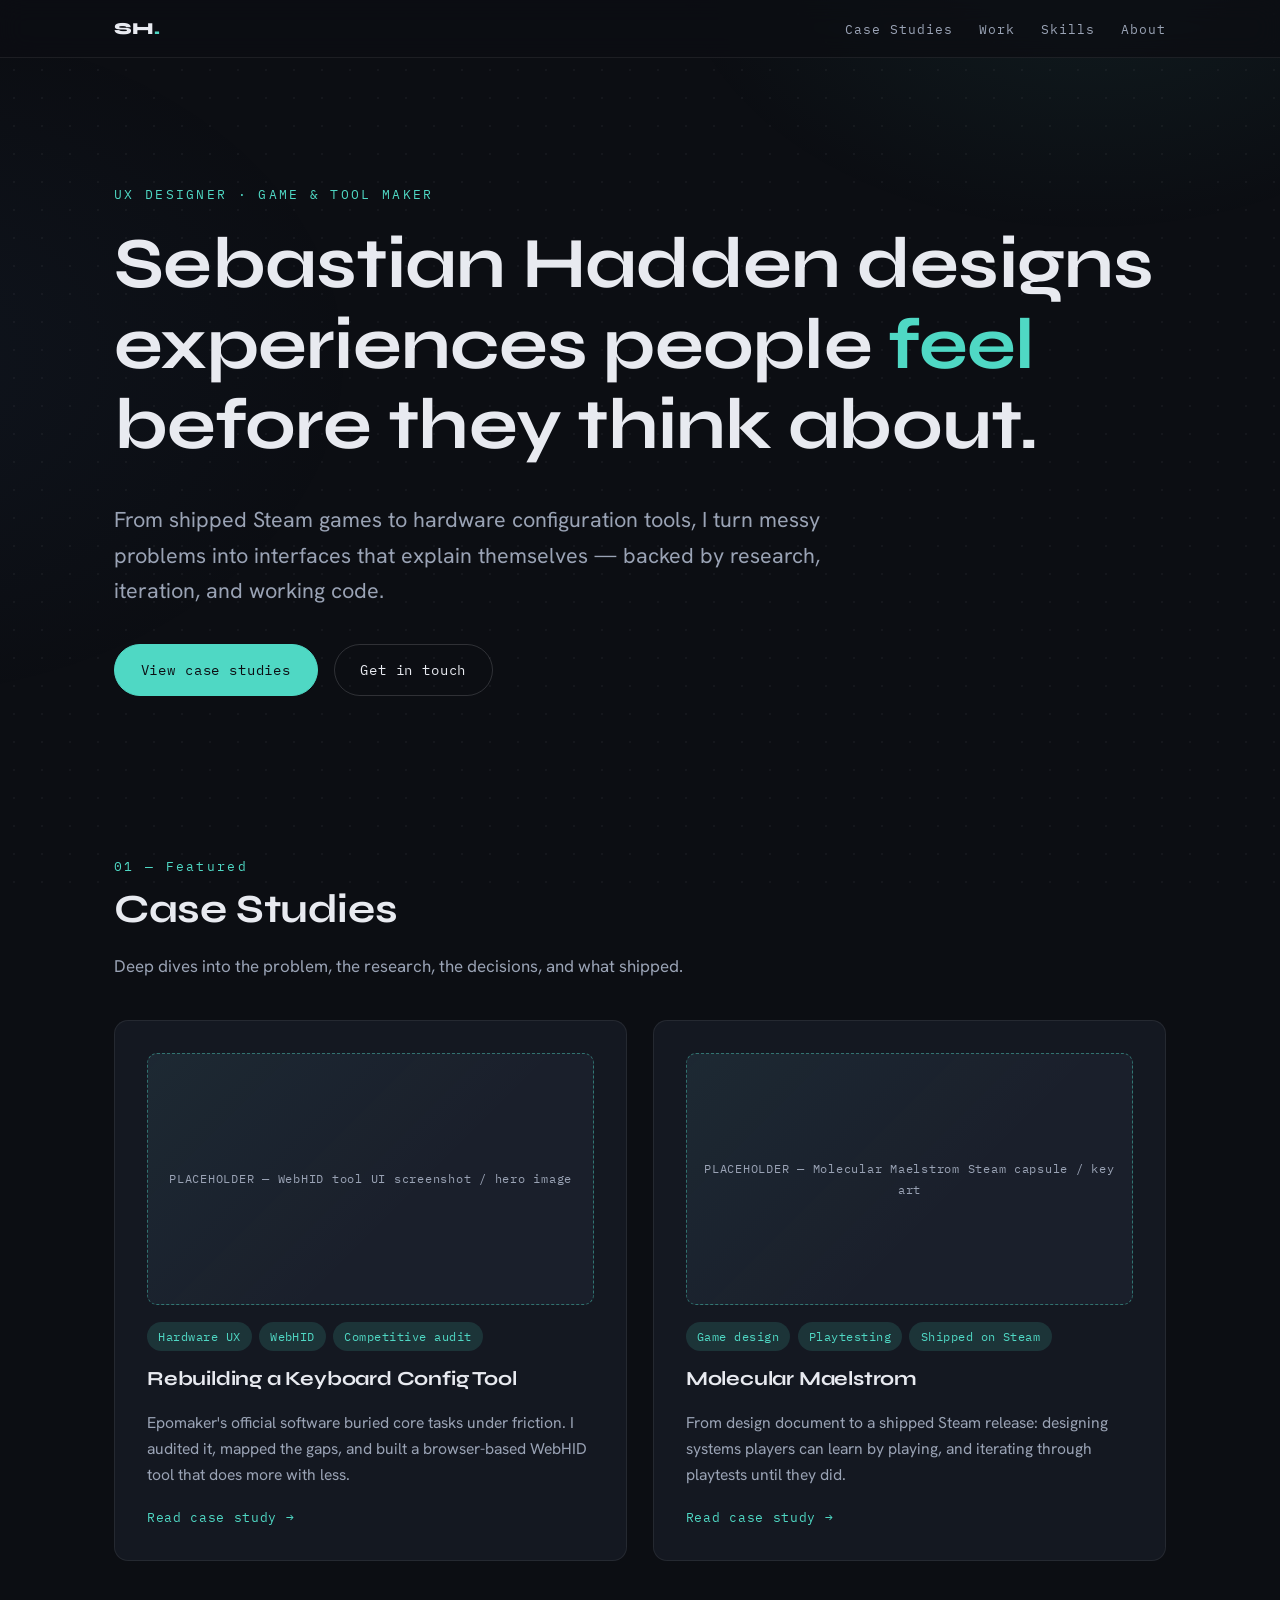
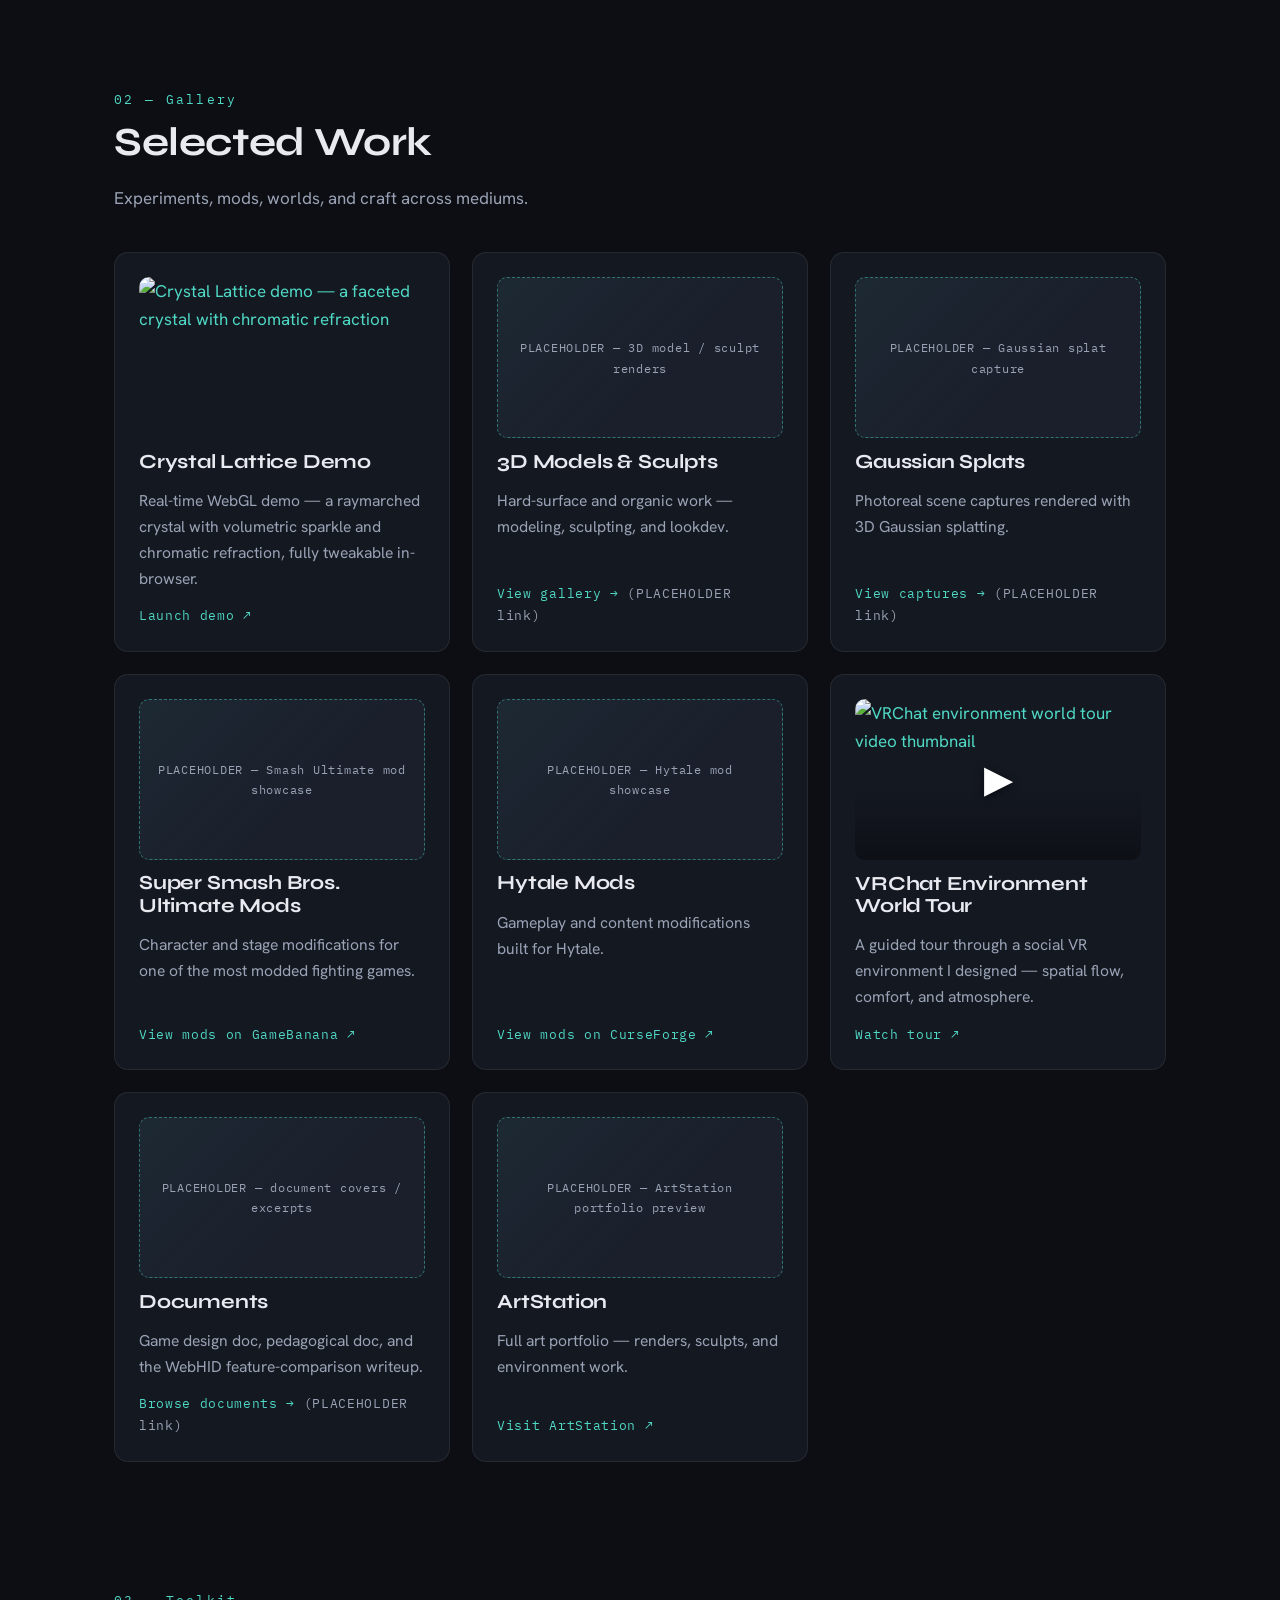
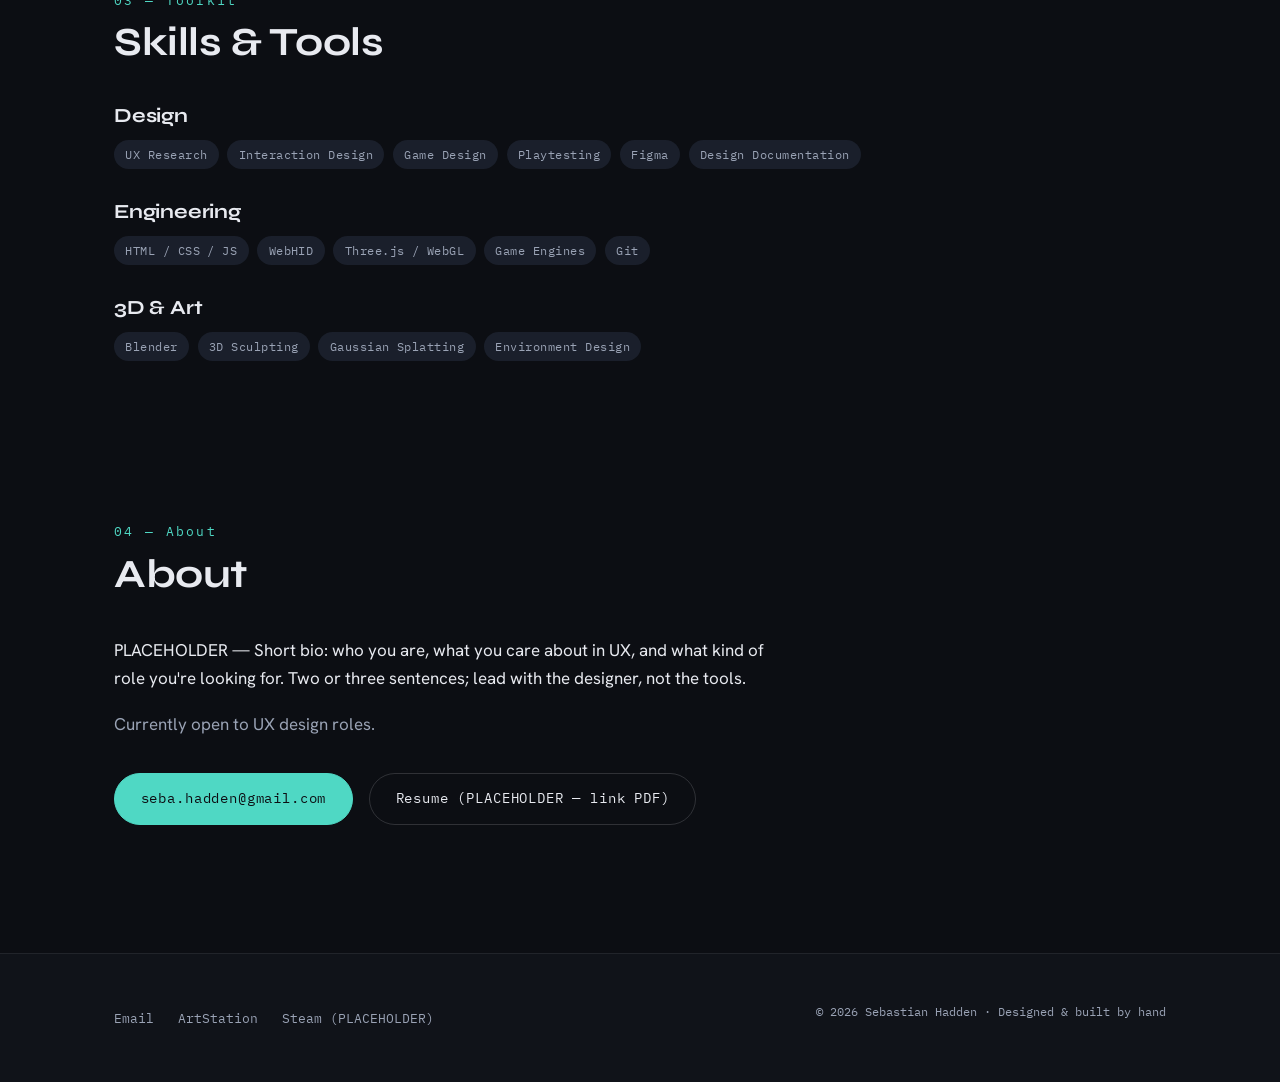
==== commit b1f03d55: "fix: host crystal thumbnail in crystal-lattice repo, remove binary from portfolio repo" ====
--- a/index.html
+++ b/index.html
@@ -81,7 +81,7 @@
     <div class="card-grid">
       <article class="card reveal reveal--left">
         <a class="media-link" href="https://beyondsmash.github.io/crystal-lattice/" rel="noopener" target="_blank" aria-label="Launch the Crystal Lattice demo">
-          <img src="./assets/crystal-lattice.jpeg" alt="Crystal Lattice demo — a faceted crystal with chromatic refraction" loading="lazy">
+          <img src="https://beyondsmash.github.io/crystal-lattice/thumb.jpeg" alt="Crystal Lattice demo — a faceted crystal with chromatic refraction" loading="lazy">
         </a>
         <h3>Crystal Lattice Demo</h3>
         <p>Real-time WebGL demo — a raymarched crystal with volumetric sparkle and chromatic refraction, fully tweakable in-browser.</p>
